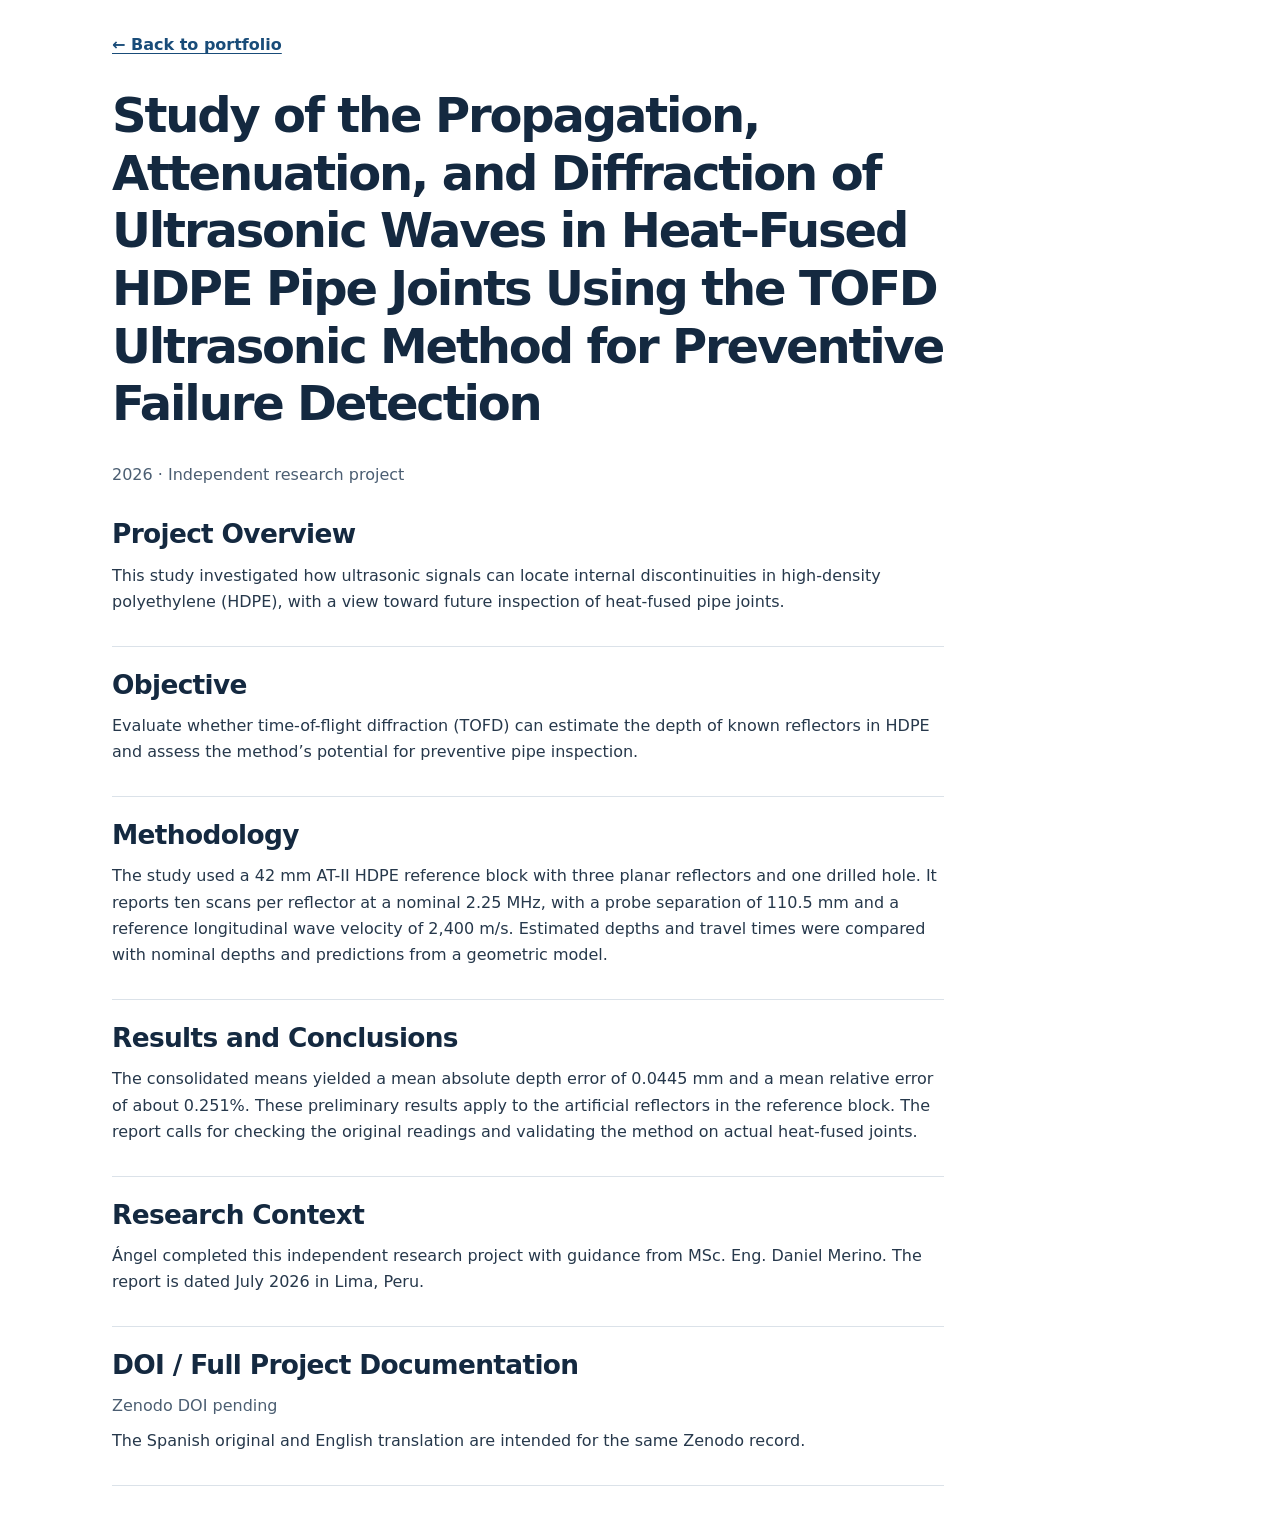
==== ultrasonic-waves.html @ 2fe1fb7f "Add academic research portfolio" ====
<!doctype html>
<html lang="en"><head><meta charset="utf-8"><meta name="viewport" content="width=device-width, initial-scale=1"><title>Study of the Propagation, Attenuation, and Diffraction of Ultrasonic Waves in Heat-Fused HDPE Pipe Joints Using the TOFD Ultrasonic Method for Preventive Failure Detection</title><link rel="stylesheet" href="style.css"></head><body><main><article id="ultrasonic-waves" class="project"><a href="index.html">← Back to portfolio</a><header><h1>Study of the Propagation, Attenuation, and Diffraction of Ultrasonic Waves in Heat-Fused HDPE Pipe Joints Using the TOFD Ultrasonic Method for Preventive Failure Detection</h1><p class="meta">2026 · Independent research project</p></header><section><h2>Project Overview</h2><p>This study investigated how ultrasonic signals can locate internal discontinuities in high-density polyethylene (HDPE), with a view toward future inspection of heat-fused pipe joints.</p></section>
<section><h2>Objective</h2><p>Evaluate whether time-of-flight diffraction (TOFD) can estimate the depth of known reflectors in HDPE and assess the method’s potential for preventive pipe inspection.</p></section>
<section><h2>Methodology</h2><p>The study used a 42 mm AT-II HDPE reference block with three planar reflectors and one drilled hole. It reports ten scans per reflector at a nominal 2.25 MHz, with a probe separation of 110.5 mm and a reference longitudinal wave velocity of 2,400 m/s. Estimated depths and travel times were compared with nominal depths and predictions from a geometric model.</p></section>
<section><h2>Results and Conclusions</h2><p>The consolidated means yielded a mean absolute depth error of 0.0445 mm and a mean relative error of about 0.251%. These preliminary results apply to the artificial reflectors in the reference block. The report calls for checking the original readings and validating the method on actual heat-fused joints.</p></section>
<section><h2>Research Context</h2><p>Ángel completed this independent research project with guidance from MSc. Eng. Daniel Merino. The report is dated July 2026 in Lima, Peru.</p></section>
<section><h2>DOI / Full Project Documentation</h2><p><span class="pending" data-zenodo="ultrasonic-waves">Zenodo DOI pending</span></p><p>The Spanish original and English translation are intended for the same Zenodo record.</p></section>
</article></main></body></html>
---- style.css ----
:root {color-scheme:light; --navy:#142940; --ink:#26384b; --muted:#4b5e72; --line:#dbe2e9}
* {box-sizing:border-box}
body {margin:0;background:#fff;color:var(--ink);font:1rem/1.65 system-ui,sans-serif}
main,.review {width:min(100% - 2.5rem,66rem);margin:auto}
.hero {padding:clamp(3rem,8vw,6rem) 0 2.5rem;border-bottom:1px solid var(--line)}
h1,h2,h3 {color:var(--navy);line-height:1.2;overflow-wrap:anywhere}
h1 {font-size:clamp(2.3rem,5.8vw,4.25rem);letter-spacing:-.045em;margin:.25em 0}
h2 {font-size:1.65rem;letter-spacing:-.025em;margin:0 0 .8rem}
h3 {font-size:1.2rem;margin:.65rem 0}
p {margin:.55rem 0}
.label,.meta,.fields,.pending {color:var(--muted)}
.label {font-size:1.25rem}
section {padding:2.3rem 0;border-bottom:1px solid var(--line)}
.grid {display:grid;grid-template-columns:repeat(2,minmax(0,1fr));gap:1rem}
.card {border:1px solid var(--line);border-radius:.55rem;padding:1.3rem;display:flex;flex-direction:column}
.actions {margin-top:auto;padding-top:.9rem;display:flex;flex-wrap:wrap;gap:.5rem 1rem;align-items:baseline}
a {color:#194c79;text-underline-offset:.2em;font-weight:600}
a:focus-visible {outline:2px solid #194c79;outline-offset:4px}
.project {max-width:52rem;padding:2rem 0}
.project h1 {font-size:clamp(1.75rem,4.5vw,3rem);margin:.6em 0}
.project section {padding:1.35rem 0}
.review {padding-top:1rem;color:var(--muted);font-size:.9rem}
.preview-project {margin:3rem auto;border-top:2px solid var(--line)}
@media(max-width:43rem){.grid{grid-template-columns:1fr}}
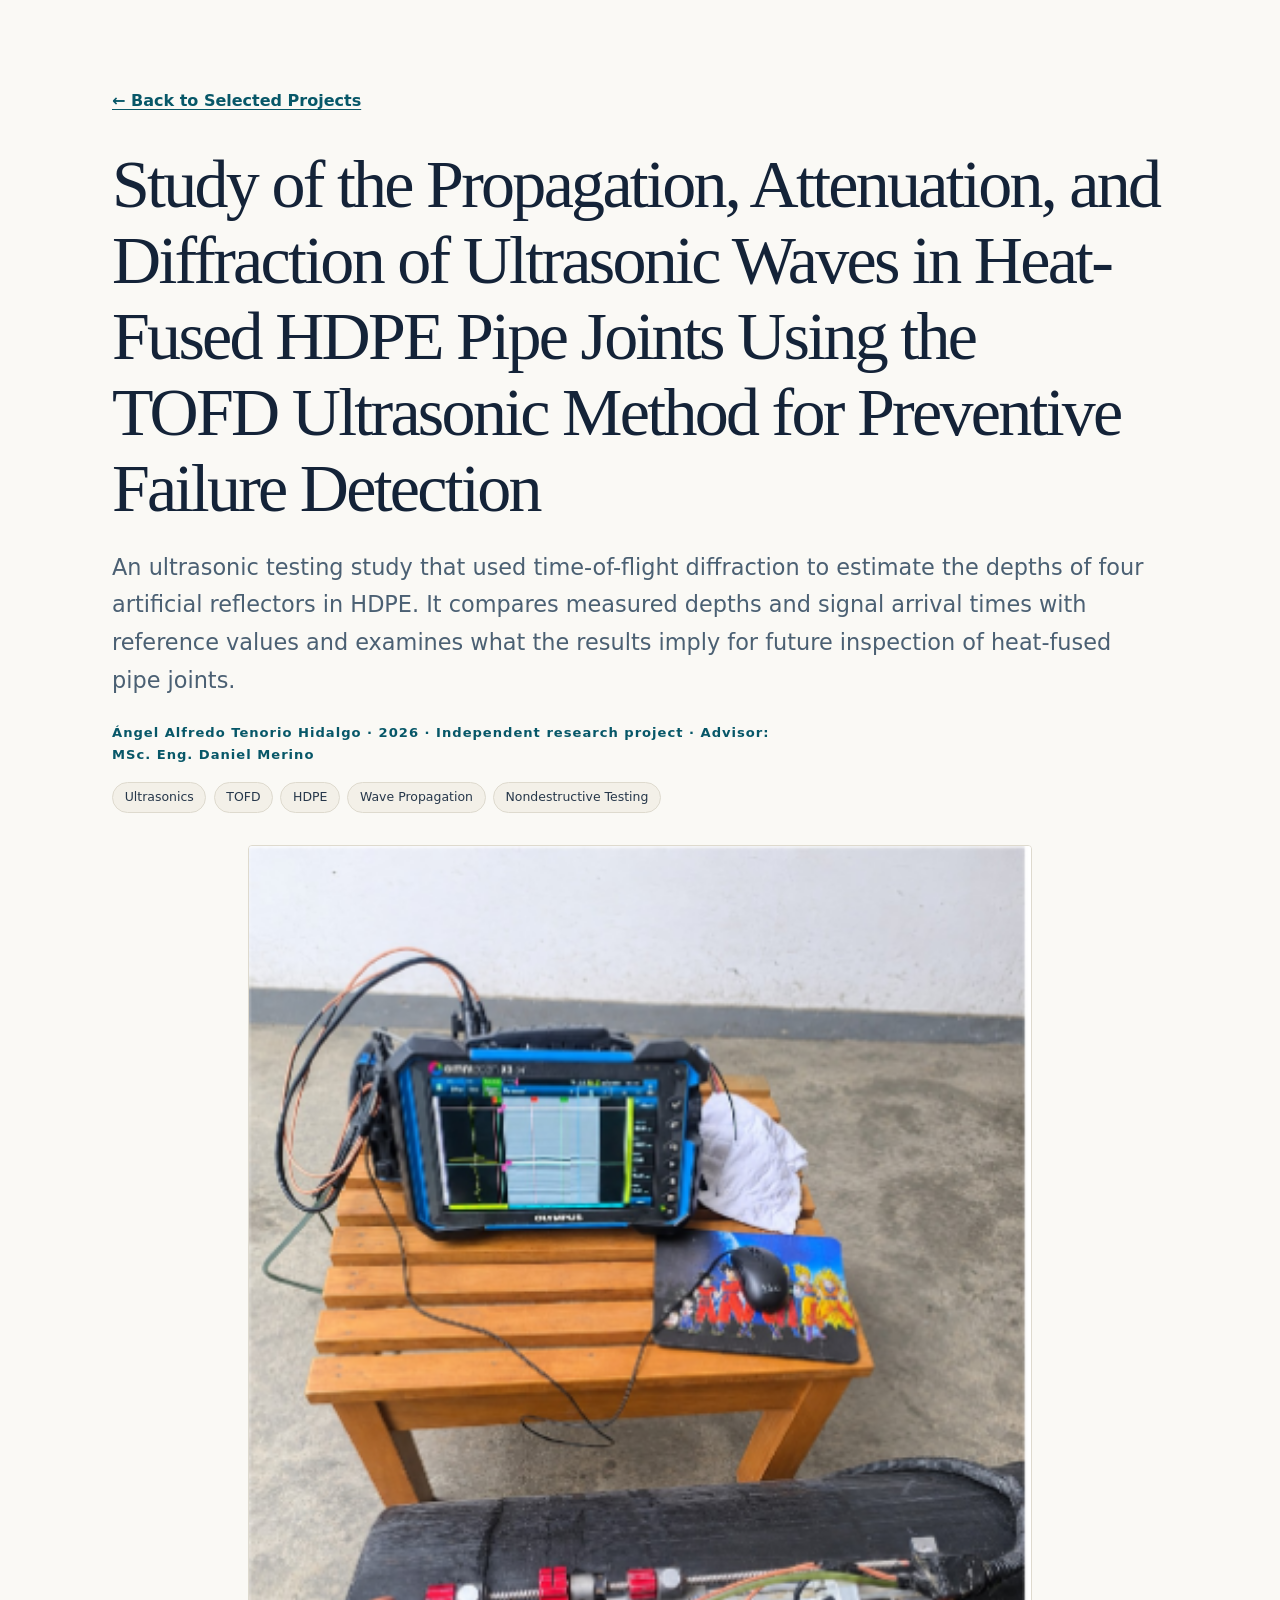
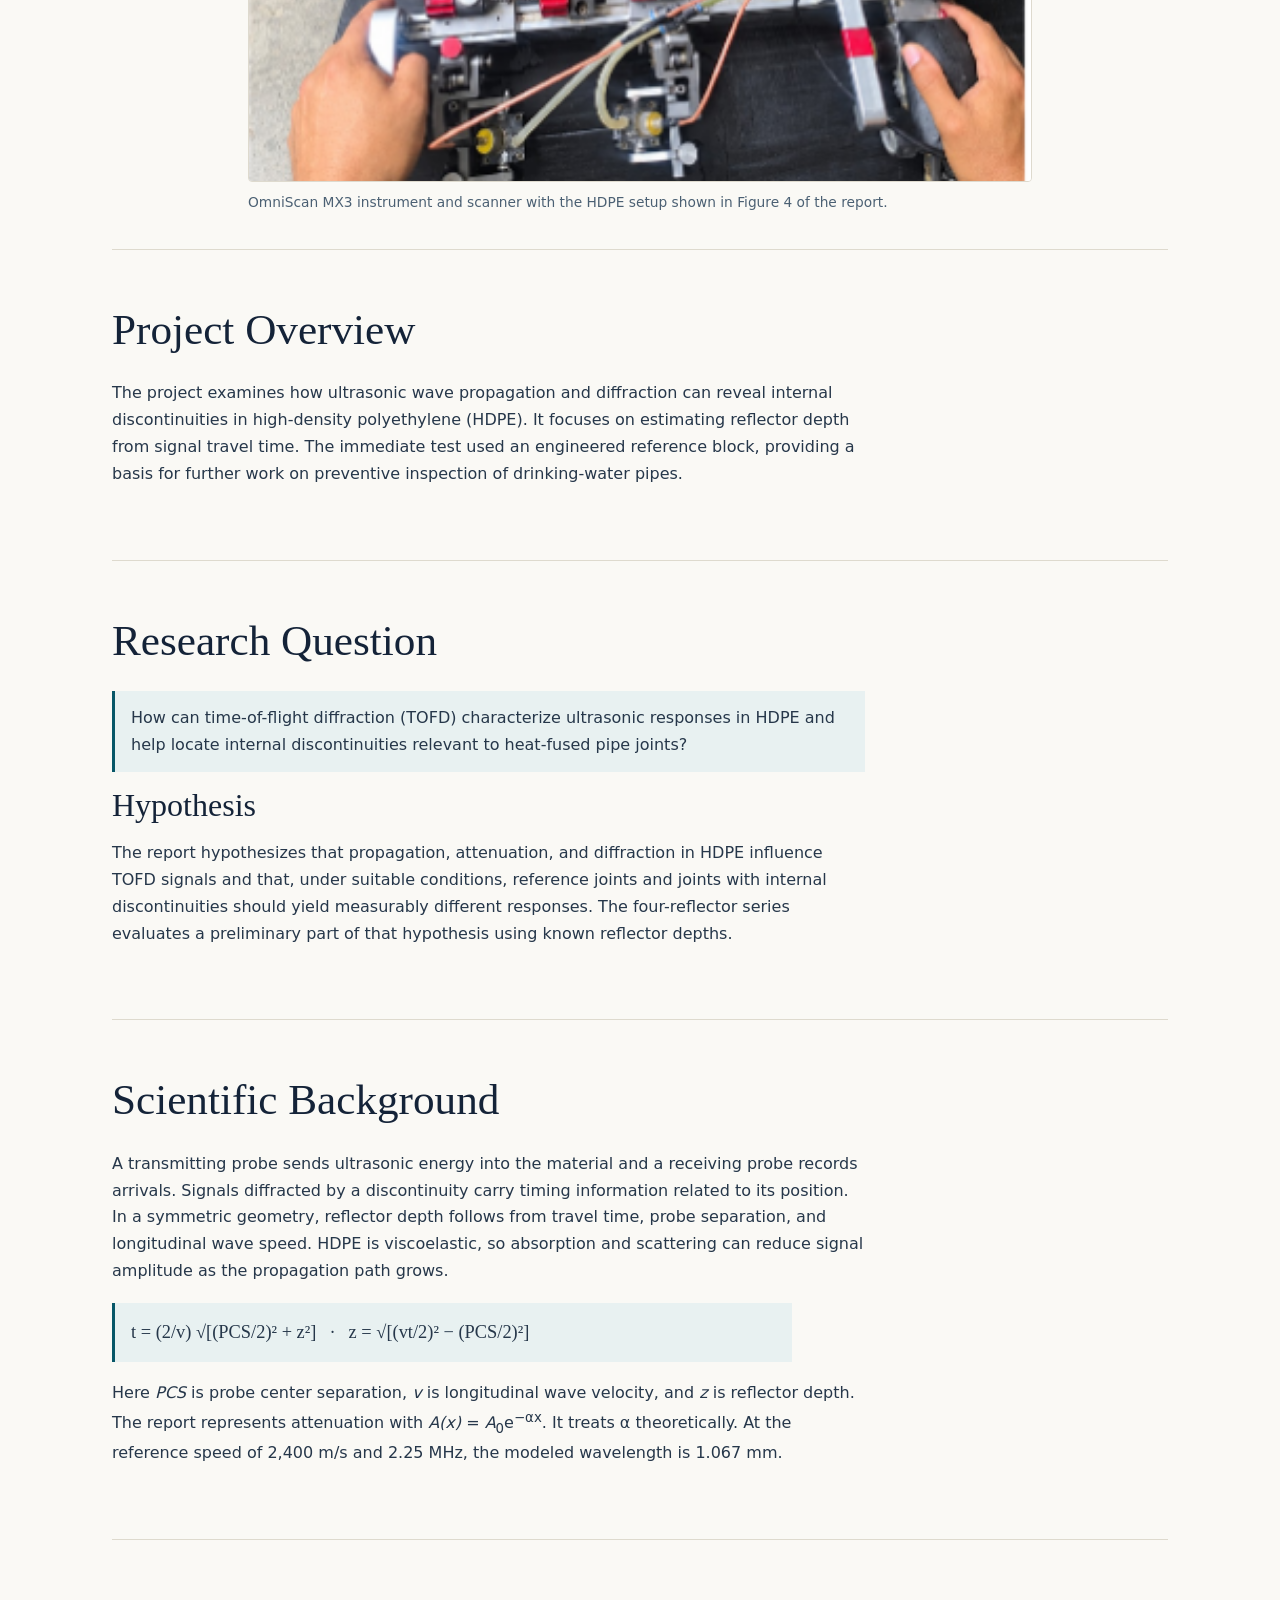
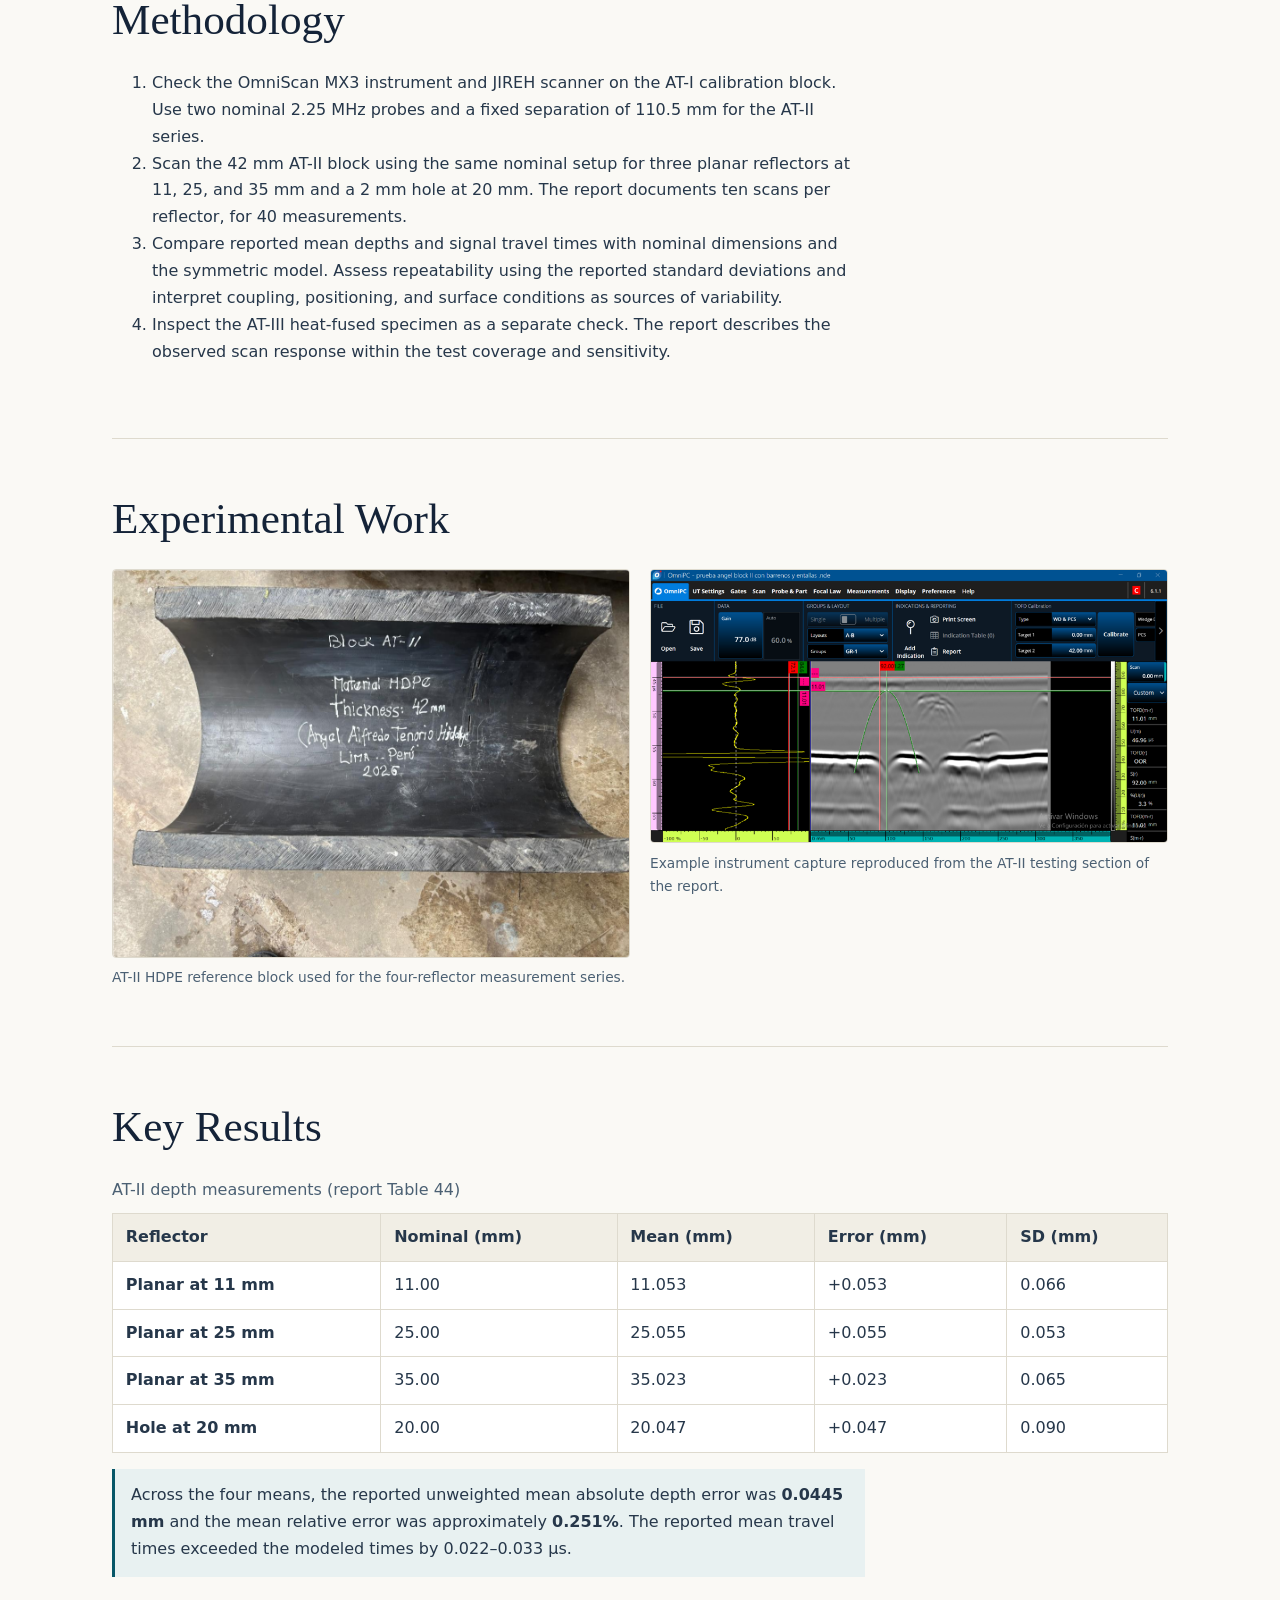
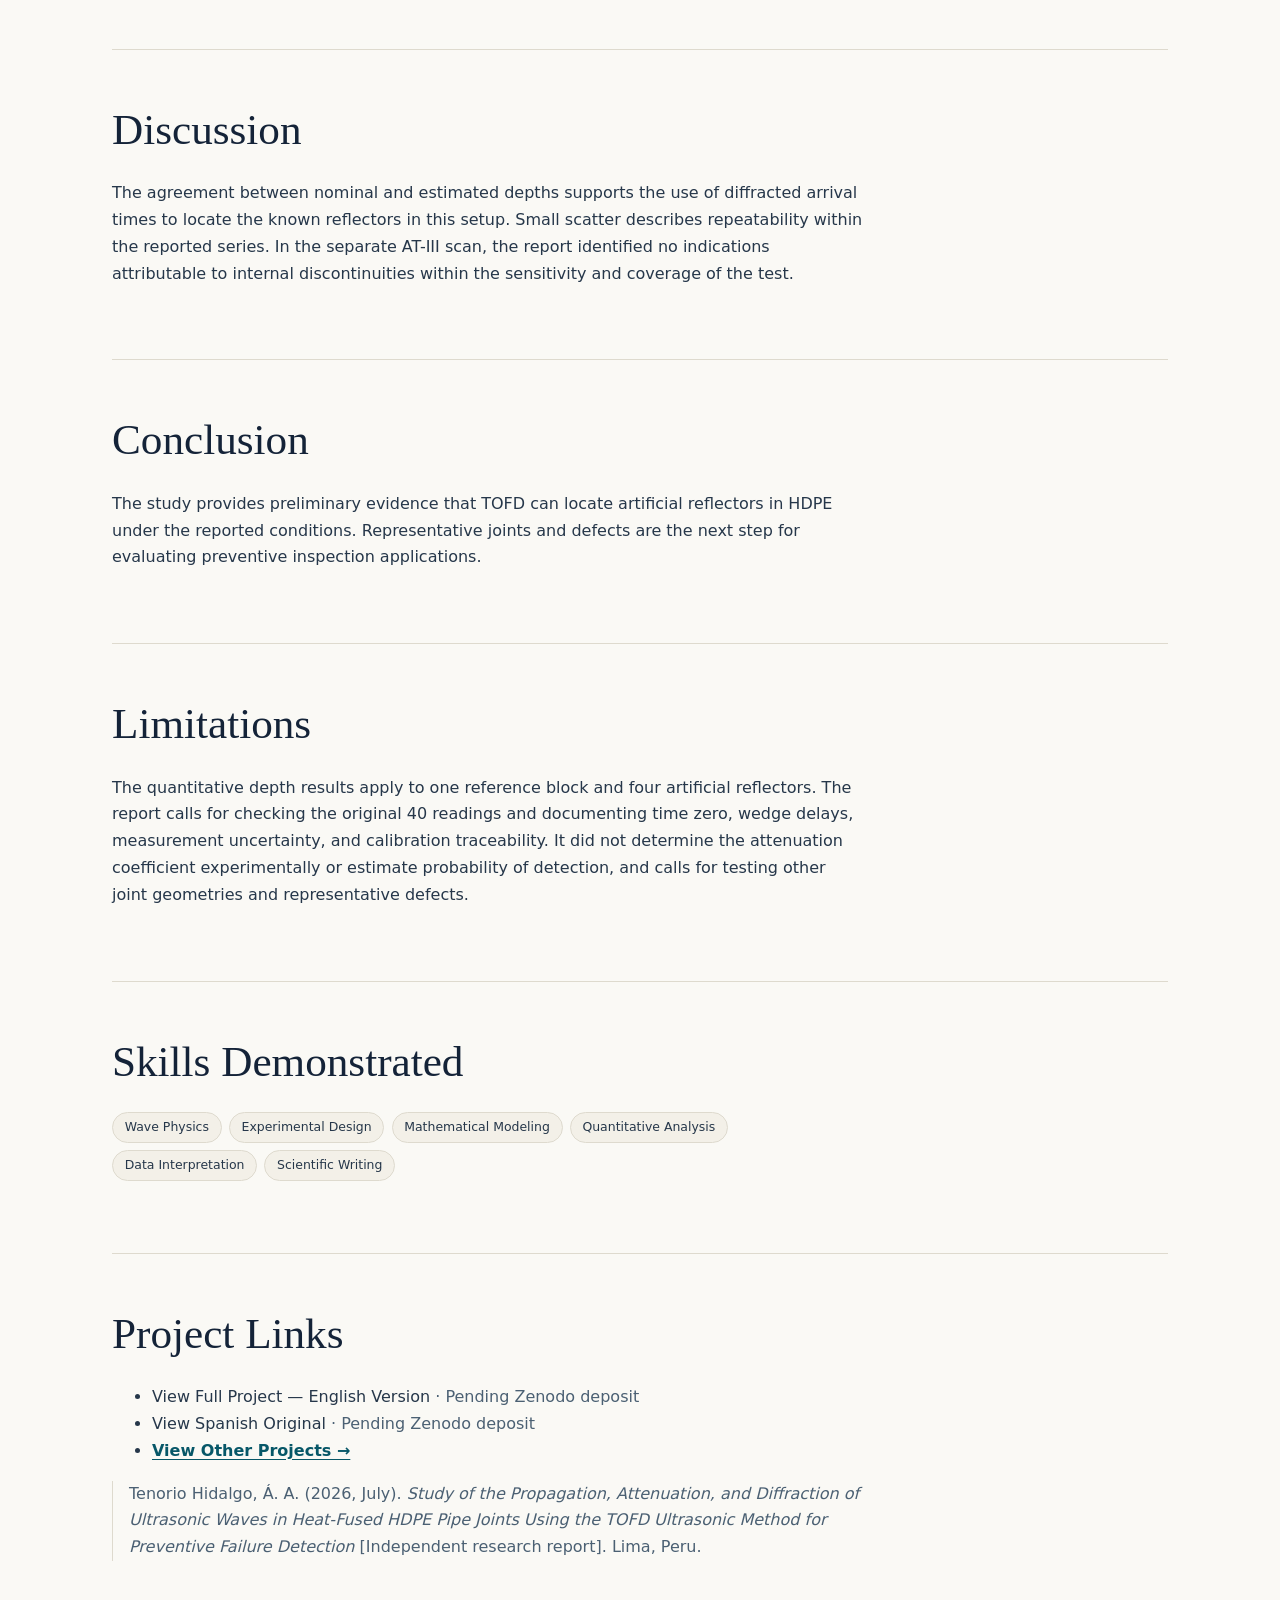
==== commit 19e64bcf: "Expand academic portfolio and project pages" ====
--- a/ultrasonic-waves.html
+++ b/ultrasonic-waves.html
@@ -1,8 +1 @@
-<!doctype html>
-<html lang="en"><head><meta charset="utf-8"><meta name="viewport" content="width=device-width, initial-scale=1"><title>Study of the Propagation, Attenuation, and Diffraction of Ultrasonic Waves in Heat-Fused HDPE Pipe Joints Using the TOFD Ultrasonic Method for Preventive Failure Detection</title><link rel="stylesheet" href="style.css"></head><body><main><article id="ultrasonic-waves" class="project"><a href="index.html">← Back to portfolio</a><header><h1>Study of the Propagation, Attenuation, and Diffraction of Ultrasonic Waves in Heat-Fused HDPE Pipe Joints Using the TOFD Ultrasonic Method for Preventive Failure Detection</h1><p class="meta">2026 · Independent research project</p></header><section><h2>Project Overview</h2><p>This study investigated how ultrasonic signals can locate internal discontinuities in high-density polyethylene (HDPE), with a view toward future inspection of heat-fused pipe joints.</p></section>
-<section><h2>Objective</h2><p>Evaluate whether time-of-flight diffraction (TOFD) can estimate the depth of known reflectors in HDPE and assess the method’s potential for preventive pipe inspection.</p></section>
-<section><h2>Methodology</h2><p>The study used a 42 mm AT-II HDPE reference block with three planar reflectors and one drilled hole. It reports ten scans per reflector at a nominal 2.25 MHz, with a probe separation of 110.5 mm and a reference longitudinal wave velocity of 2,400 m/s. Estimated depths and travel times were compared with nominal depths and predictions from a geometric model.</p></section>
-<section><h2>Results and Conclusions</h2><p>The consolidated means yielded a mean absolute depth error of 0.0445 mm and a mean relative error of about 0.251%. These preliminary results apply to the artificial reflectors in the reference block. The report calls for checking the original readings and validating the method on actual heat-fused joints.</p></section>
-<section><h2>Research Context</h2><p>Ángel completed this independent research project with guidance from MSc. Eng. Daniel Merino. The report is dated July 2026 in Lima, Peru.</p></section>
-<section><h2>DOI / Full Project Documentation</h2><p><span class="pending" data-zenodo="ultrasonic-waves">Zenodo DOI pending</span></p><p>The Spanish original and English translation are intended for the same Zenodo record.</p></section>
-</article></main></body></html>
+<!doctype html><html lang="en"><head><meta charset="utf-8"><meta name="viewport" content="width=device-width,initial-scale=1"><title>Study of the Propagation, Attenuation, and Diffraction of Ultrasonic Waves in Heat-Fused HDPE Pipe Joints Using the TOFD Ultrasonic Method for Preventive Failure Detection</title><link rel="stylesheet" href="style.css"></head><body><main><header class="project-header"><a class="back" href="index.html#selected-projects">← Back to Selected Projects</a><h1>Study of the Propagation, Attenuation, and Diffraction of Ultrasonic Waves in Heat-Fused HDPE Pipe Joints Using the TOFD Ultrasonic Method for Preventive Failure Detection</h1><p class="dek">An ultrasonic testing study that used time-of-flight diffraction to estimate the depths of four artificial reflectors in HDPE. It compares measured depths and signal arrival times with reference values and examines what the results imply for future inspection of heat-fused pipe joints.</p><p class="meta">Ángel Alfredo Tenorio Hidalgo · 2026 · Independent research project · Advisor: MSc. Eng. Daniel Merino</p><ul class="tags"><li>Ultrasonics</li><li>TOFD</li><li>HDPE</li><li>Wave Propagation</li><li>Nondestructive Testing</li></ul><figure><a href="tofd-setup.png"><img src="tofd-setup.png" alt="OmniScan MX3 instrument and scanner with the HDPE setup shown in Figure 4 of the report."></a><figcaption>OmniScan MX3 instrument and scanner with the HDPE setup shown in Figure 4 of the report.</figcaption></figure></header><section class="project-section"><h2>Project Overview</h2><p>The project examines how ultrasonic wave propagation and diffraction can reveal internal discontinuities in high-density polyethylene (HDPE). It focuses on estimating reflector depth from signal travel time. The immediate test used an engineered reference block, providing a basis for further work on preventive inspection of drinking-water pipes.</p></section><section class="project-section"><h2>Research Question</h2><p class="callout">How can time-of-flight diffraction (TOFD) characterize ultrasonic responses in HDPE and help locate internal discontinuities relevant to heat-fused pipe joints?</p><h3>Hypothesis</h3><p>The report hypothesizes that propagation, attenuation, and diffraction in HDPE influence TOFD signals and that, under suitable conditions, reference joints and joints with internal discontinuities should yield measurably different responses. The four-reflector series evaluates a preliminary part of that hypothesis using known reflector depths.</p></section><section class="project-section"><h2>Scientific Background</h2><p>A transmitting probe sends ultrasonic energy into the material and a receiving probe records arrivals. Signals diffracted by a discontinuity carry timing information related to its position. In a symmetric geometry, reflector depth follows from travel time, probe separation, and longitudinal wave speed. HDPE is viscoelastic, so absorption and scattering can reduce signal amplitude as the propagation path grows.</p><p class="formula">t = (2/v) √[(PCS/2)² + z²] &nbsp; · &nbsp; z = √[(vt/2)² − (PCS/2)²]</p><p>Here <var>PCS</var> is probe center separation, <var>v</var> is longitudinal wave velocity, and <var>z</var> is reflector depth. The report represents attenuation with <var>A(x)</var> = <var>A</var><sub>0</sub>e<sup>−αx</sup>. It treats α theoretically. At the reference speed of 2,400 m/s and 2.25 MHz, the modeled wavelength is 1.067 mm.</p></section><section class="project-section"><h2>Methodology</h2><ol><li>Check the OmniScan MX3 instrument and JIREH scanner on the AT-I calibration block. Use two nominal 2.25 MHz probes and a fixed separation of 110.5 mm for the AT-II series.</li><li>Scan the 42 mm AT-II block using the same nominal setup for three planar reflectors at 11, 25, and 35 mm and a 2 mm hole at 20 mm. The report documents ten scans per reflector, for 40 measurements.</li><li>Compare reported mean depths and signal travel times with nominal dimensions and the symmetric model. Assess repeatability using the reported standard deviations and interpret coupling, positioning, and surface conditions as sources of variability.</li><li>Inspect the AT-III heat-fused specimen as a separate check. The report describes the observed scan response within the test coverage and sensitivity.</li></ol></section><section class="project-section"><h2>Experimental Work</h2><div class="gallery"><figure><a href="at-ii-block.png"><img src="at-ii-block.png" alt="AT-II HDPE reference block used for the four-reflector measurement series."></a><figcaption>AT-II HDPE reference block used for the four-reflector measurement series.</figcaption></figure><figure><a href="at-ii-scan.png"><img src="at-ii-scan.png" alt="Example instrument capture reproduced from the AT-II testing section of the report."></a><figcaption>Example instrument capture reproduced from the AT-II testing section of the report.</figcaption></figure></div></section><section class="project-section"><h2>Key Results</h2><div class="table-wrap" tabindex="0" role="region" aria-label="AT-II depth measurements (report Table 44)"><table><caption>AT-II depth measurements (report Table 44)</caption><thead><tr><th scope="col">Reflector</th><th scope="col">Nominal (mm)</th><th scope="col">Mean (mm)</th><th scope="col">Error (mm)</th><th scope="col">SD (mm)</th></tr></thead><tbody><tr><th scope="row">Planar at 11 mm</th><td>11.00</td><td>11.053</td><td>+0.053</td><td>0.066</td></tr><tr><th scope="row">Planar at 25 mm</th><td>25.00</td><td>25.055</td><td>+0.055</td><td>0.053</td></tr><tr><th scope="row">Planar at 35 mm</th><td>35.00</td><td>35.023</td><td>+0.023</td><td>0.065</td></tr><tr><th scope="row">Hole at 20 mm</th><td>20.00</td><td>20.047</td><td>+0.047</td><td>0.090</td></tr></tbody></table></div><p class="callout">Across the four means, the reported unweighted mean absolute depth error was <strong>0.0445 mm</strong> and the mean relative error was approximately <strong>0.251%</strong>. The reported mean travel times exceeded the modeled times by 0.022–0.033 μs.</p></section><section class="project-section"><h2>Discussion</h2><p>The agreement between nominal and estimated depths supports the use of diffracted arrival times to locate the known reflectors in this setup. Small scatter describes repeatability within the reported series. In the separate AT-III scan, the report identified no indications attributable to internal discontinuities within the sensitivity and coverage of the test.</p></section><section class="project-section"><h2>Conclusion</h2><p>The study provides preliminary evidence that TOFD can locate artificial reflectors in HDPE under the reported conditions. Representative joints and defects are the next step for evaluating preventive inspection applications.</p></section><section class="project-section"><h2>Limitations</h2><p>The quantitative depth results apply to one reference block and four artificial reflectors. The report calls for checking the original 40 readings and documenting time zero, wedge delays, measurement uncertainty, and calibration traceability. It did not determine the attenuation coefficient experimentally or estimate probability of detection, and calls for testing other joint geometries and representative defects.</p></section><section class="project-section"><h2>Skills Demonstrated</h2><ul class="tags"><li>Wave Physics</li><li>Experimental Design</li><li>Mathematical Modeling</li><li>Quantitative Analysis</li><li>Data Interpretation</li><li>Scientific Writing</li></ul></section><section class="project-section"><h2>Project Links</h2><ul><li>View Full Project — English Version <span class="pending">· Pending Zenodo deposit</span></li><li>View Spanish Original <span class="pending">· Pending Zenodo deposit</span></li><li><a href="index.html#selected-projects">View Other Projects →</a></li></ul><p class="citation">Tenorio Hidalgo, Á. A. (2026, July). <cite>Study of the Propagation, Attenuation, and Diffraction of Ultrasonic Waves in Heat-Fused HDPE Pipe Joints Using the TOFD Ultrasonic Method for Preventive Failure Detection</cite> [Independent research report]. Lima, Peru.</p></section></main></body></html>
--- a/style.css
+++ b/style.css
@@ -1,25 +1,5 @@
 
-:root {color-scheme:light; --navy:#142940; --ink:#26384b; --muted:#4b5e72; --line:#dbe2e9}
-* {box-sizing:border-box}
-body {margin:0;background:#fff;color:var(--ink);font:1rem/1.65 system-ui,sans-serif}
-main,.review {width:min(100% - 2.5rem,66rem);margin:auto}
-.hero {padding:clamp(3rem,8vw,6rem) 0 2.5rem;border-bottom:1px solid var(--line)}
-h1,h2,h3 {color:var(--navy);line-height:1.2;overflow-wrap:anywhere}
-h1 {font-size:clamp(2.3rem,5.8vw,4.25rem);letter-spacing:-.045em;margin:.25em 0}
-h2 {font-size:1.65rem;letter-spacing:-.025em;margin:0 0 .8rem}
-h3 {font-size:1.2rem;margin:.65rem 0}
-p {margin:.55rem 0}
-.label,.meta,.fields,.pending {color:var(--muted)}
-.label {font-size:1.25rem}
-section {padding:2.3rem 0;border-bottom:1px solid var(--line)}
-.grid {display:grid;grid-template-columns:repeat(2,minmax(0,1fr));gap:1rem}
-.card {border:1px solid var(--line);border-radius:.55rem;padding:1.3rem;display:flex;flex-direction:column}
-.actions {margin-top:auto;padding-top:.9rem;display:flex;flex-wrap:wrap;gap:.5rem 1rem;align-items:baseline}
-a {color:#194c79;text-underline-offset:.2em;font-weight:600}
-a:focus-visible {outline:2px solid #194c79;outline-offset:4px}
-.project {max-width:52rem;padding:2rem 0}
-.project h1 {font-size:clamp(1.75rem,4.5vw,3rem);margin:.6em 0}
-.project section {padding:1.35rem 0}
-.review {padding-top:1rem;color:var(--muted);font-size:.9rem}
-.preview-project {margin:3rem auto;border-top:2px solid var(--line)}
-@media(max-width:43rem){.grid{grid-template-columns:1fr}}
+:root{color-scheme:light;--paper:#faf9f5;--navy:#142338;--ink:#26374a;--muted:#4b6073;--teal:#075768;--rule:#dedace;--wash:#e8f1f1}
+*{box-sizing:border-box}body{margin:0;background:var(--paper);color:var(--ink);font:1rem/1.68 system-ui,sans-serif}
+main{max-width:74rem;margin:auto;padding:0 clamp(1.15rem,5vw,4rem) 4rem}h1,h2,h3{font-family:Georgia,serif;color:var(--navy);font-weight:500;line-height:1.12;text-wrap:pretty;overflow-wrap:break-word}h1{font-size:clamp(3rem,8vw,6rem);letter-spacing:-.055em;margin:.1em 0 .22em}h2{font-size:clamp(1.85rem,4vw,2.7rem);margin:0 0 .6em}h3{font-size:clamp(1.45rem,2.7vw,2rem);margin:.3em 0}.project-header h1{font-size:clamp(2.1rem,5.5vw,4.25rem);letter-spacing:-.04em}.hero,.project-header{padding:clamp(2.6rem,7vw,5.5rem) 0 2.2rem}.hero p,.project-header p,section>p,section>ol,section>ul{max-width:74ch}.kicker,.meta{color:var(--teal);font-size:.82rem;font-weight:700;letter-spacing:.075em}.subtitle,.dek{font-size:clamp(1.12rem,2.2vw,1.4rem);color:var(--muted)}.project-list,.project-section{border-top:1px solid var(--rule);padding:clamp(1.75rem,4.5vw,3.5rem) 0}.entry{display:grid;grid-template-columns:minmax(0,4fr) minmax(0,5fr);gap:clamp(1.5rem,5vw,3.75rem);align-items:center;border-top:1px solid var(--rule);padding:2.2rem 0}.entry:last-child{border-bottom:1px solid var(--rule)}figure{margin:0}img{display:block;width:100%;height:auto;background:white;border:1px solid var(--rule);border-radius:.25rem}figcaption{font-size:.86rem;color:var(--muted);margin-top:.55rem}.project-header figure{max-width:49rem;margin:2rem auto 0}.gallery{display:grid;grid-template-columns:repeat(2,minmax(0,1fr));gap:1.25rem;align-items:start}.tags{display:flex;flex-wrap:wrap;gap:.45rem;list-style:none;padding:0}.tags li{border:1px solid var(--rule);background:#f3f0e8;padding:.24rem .73rem;border-radius:2rem;font-size:.78rem}.callout,.formula{background:var(--wash);border-left:3px solid var(--teal);padding:.85rem 1rem}.formula{font-family:Georgia,serif;font-size:1.15rem}.table-wrap{overflow-x:auto}table{width:100%;border-collapse:collapse;background:#fff}caption{text-align:left;color:var(--muted);padding-bottom:.6rem}th,td{border:1px solid var(--rule);padding:.62rem .8rem;text-align:left}thead{background:#f1eee5}a{color:var(--teal);font-weight:650;text-underline-offset:.2em}a:focus-visible{outline:2px solid currentColor;outline-offset:4px}.back{display:inline-block;margin-bottom:1.5rem}.pending,.citation{color:var(--muted)}.citation{padding-left:1rem;border-left:1px solid var(--rule)}.preview-nav{padding:.75rem 1.15rem;background:var(--wash);display:flex;gap:1rem;flex-wrap:wrap;align-items:baseline}.preview-nav span{font-size:.86rem;color:var(--muted)}[hidden]{display:none!important}
+@media(max-width:43rem){.entry,.gallery{grid-template-columns:1fr}.entry{gap:1rem}.entry figure{max-width:33rem}}
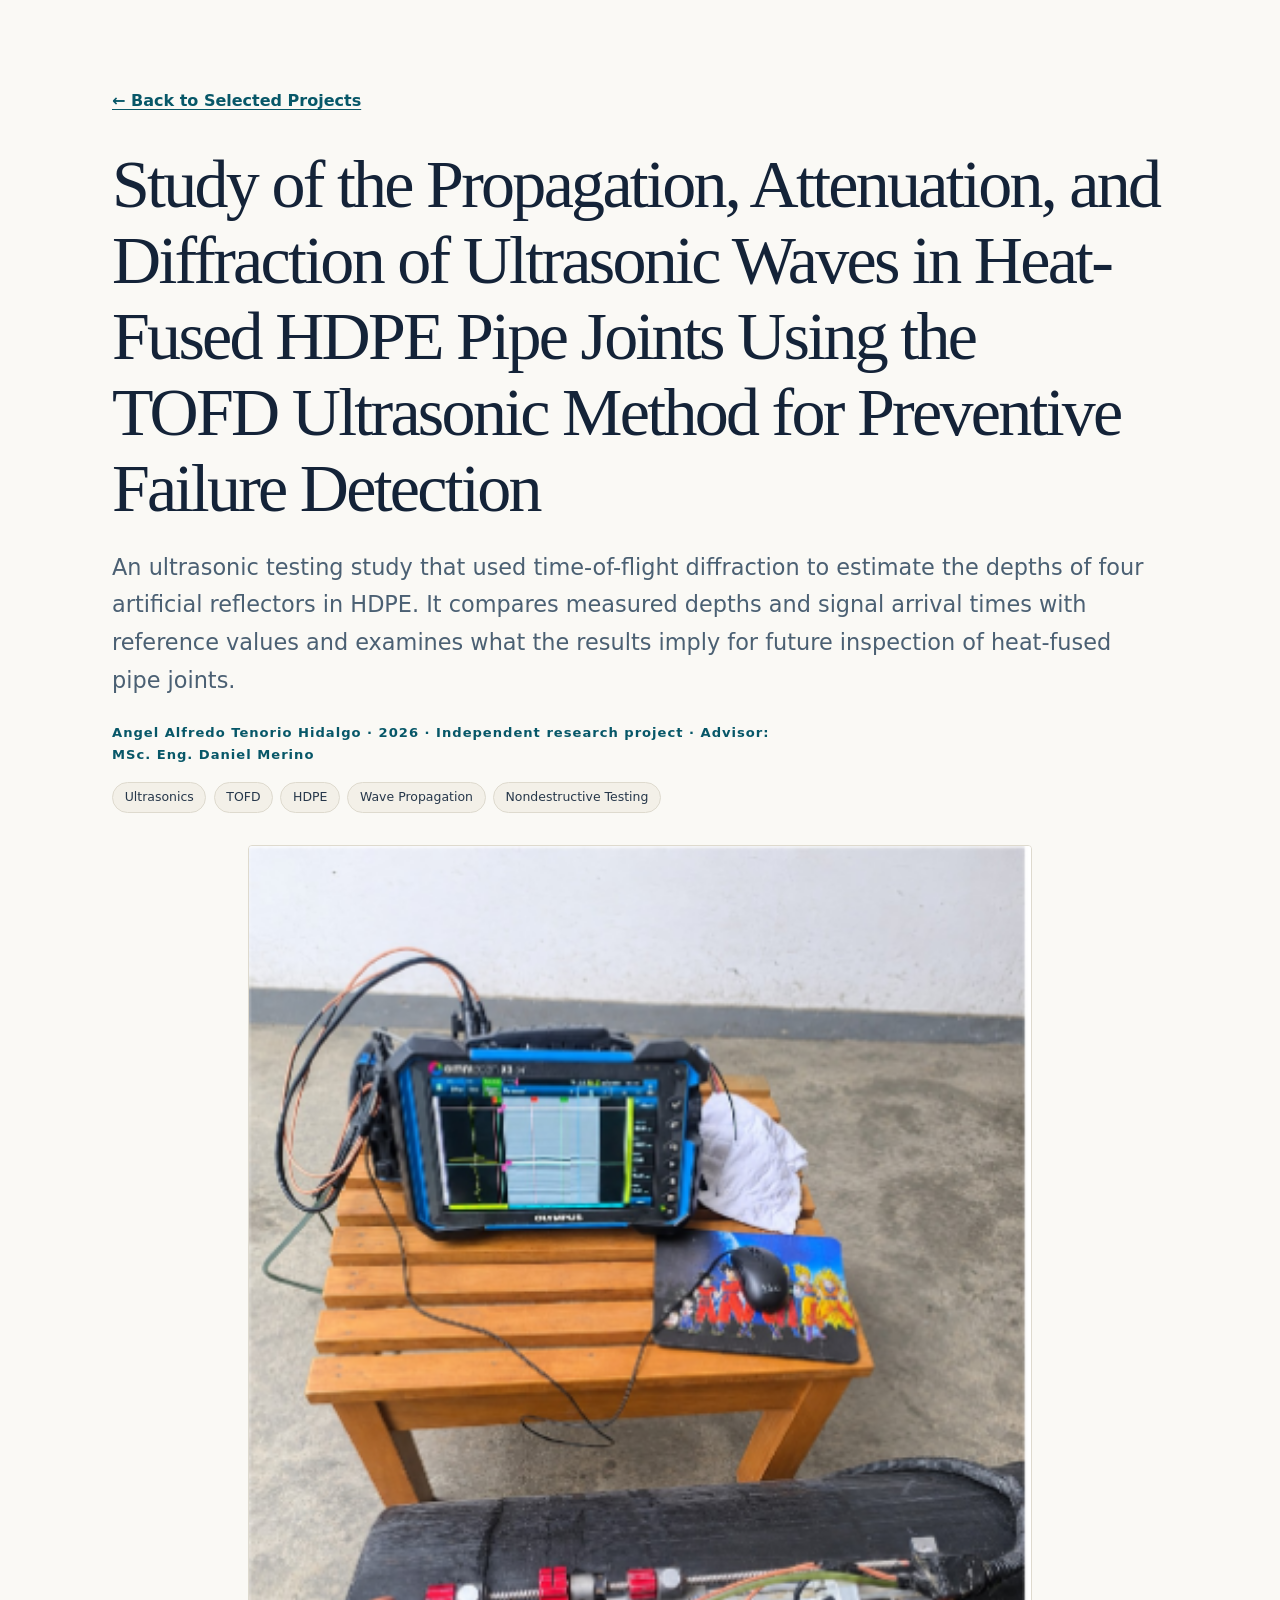
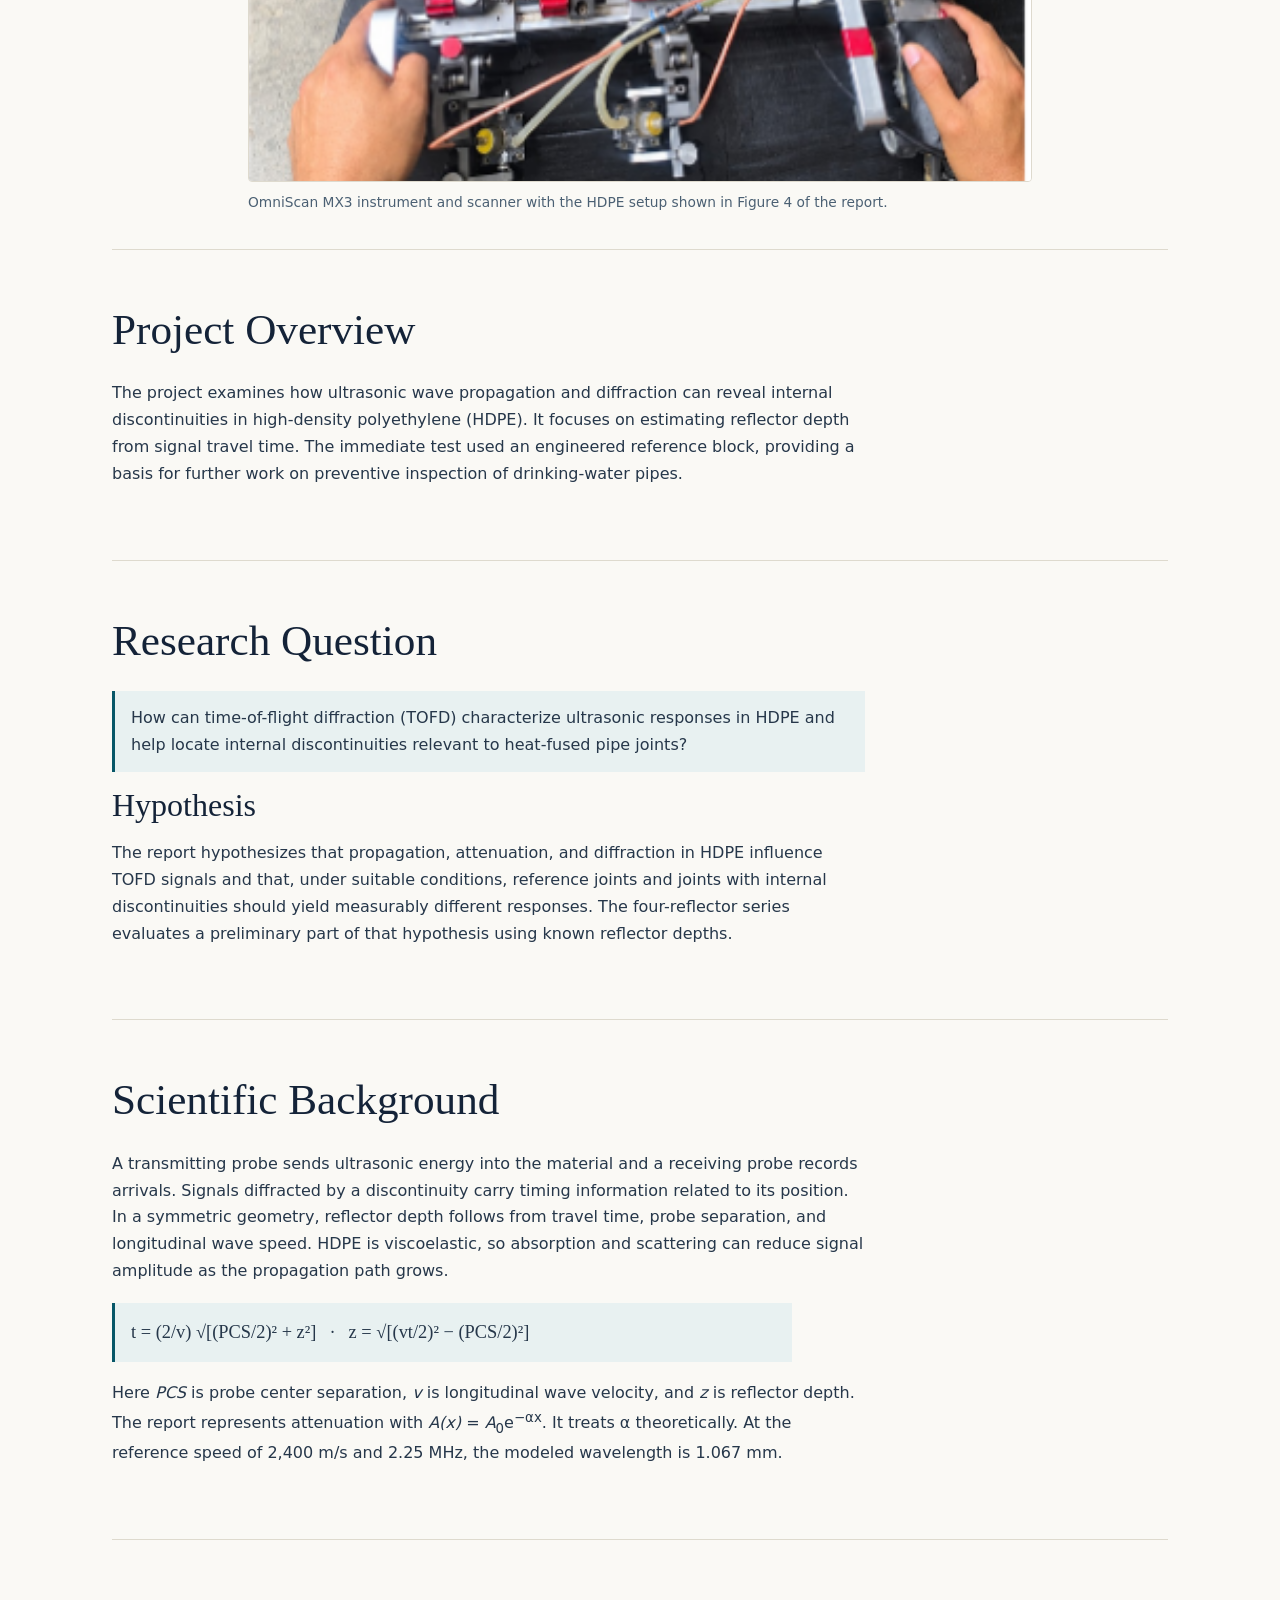
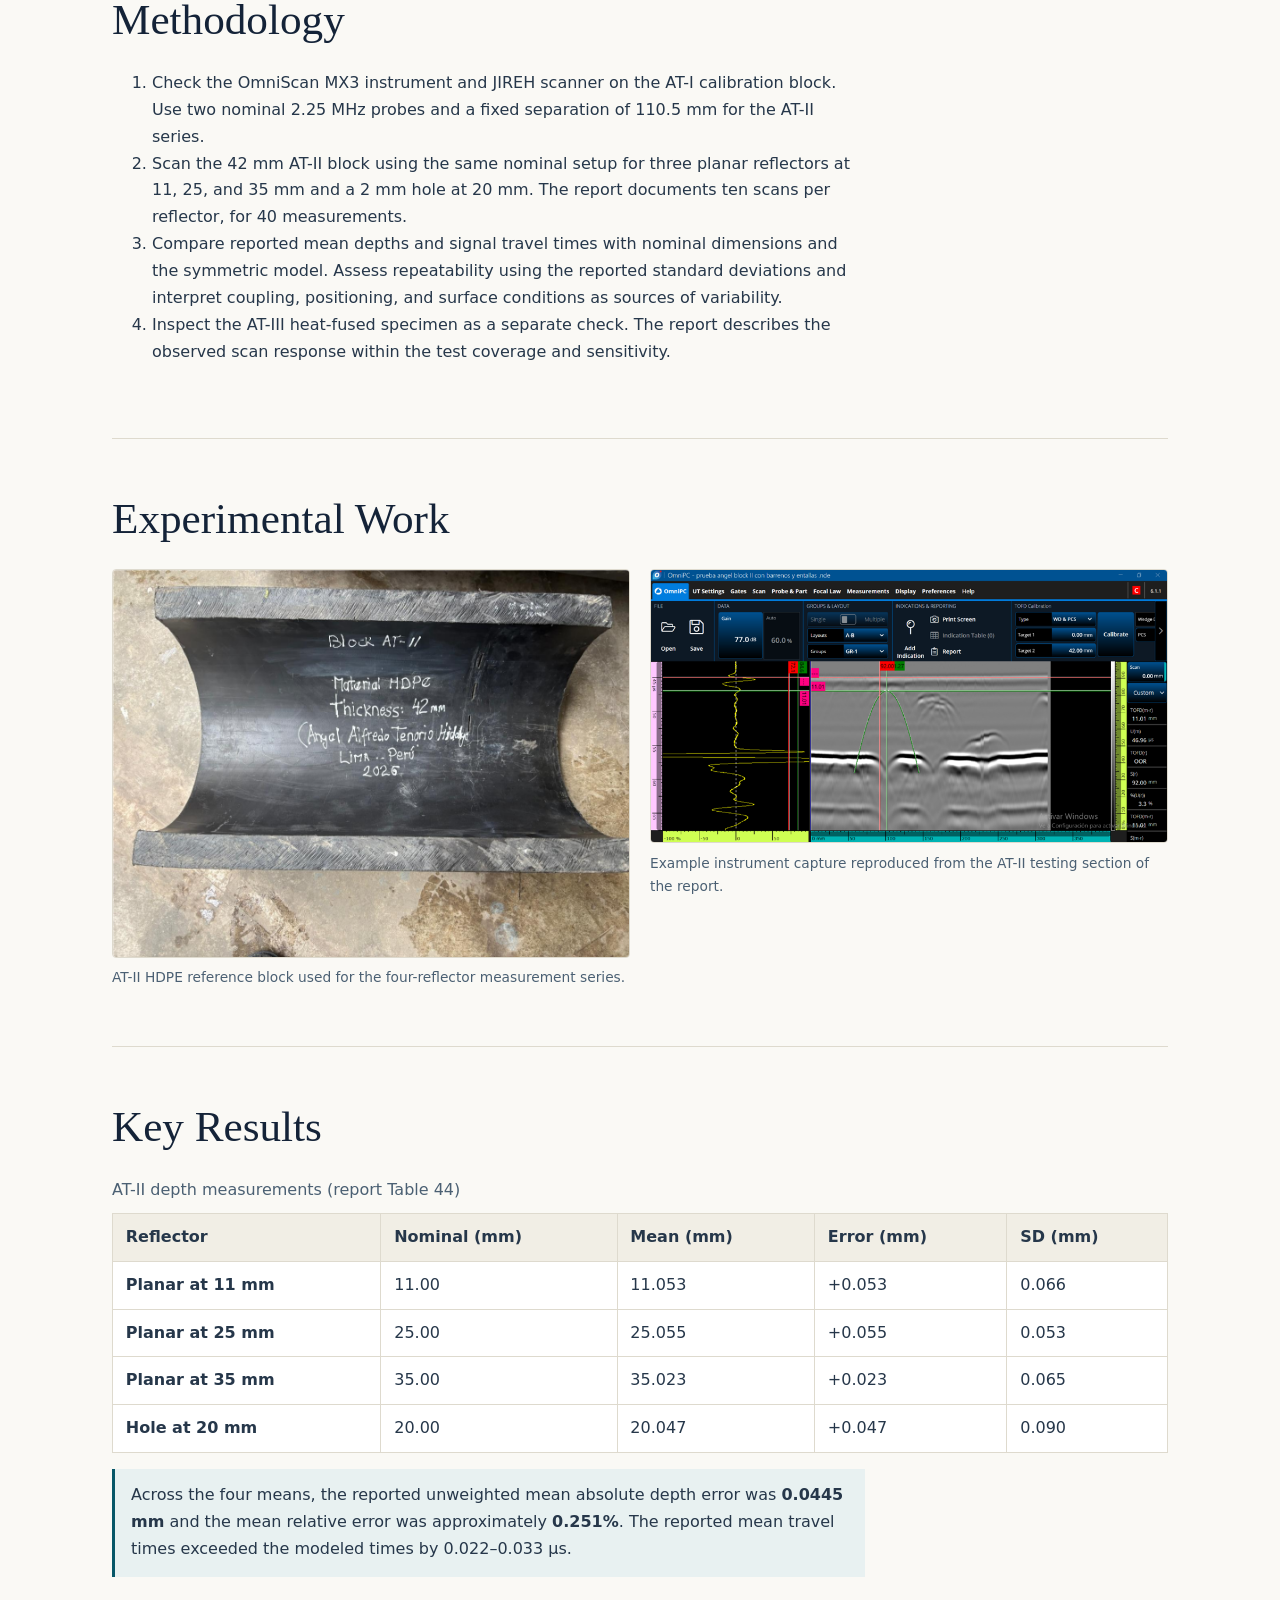
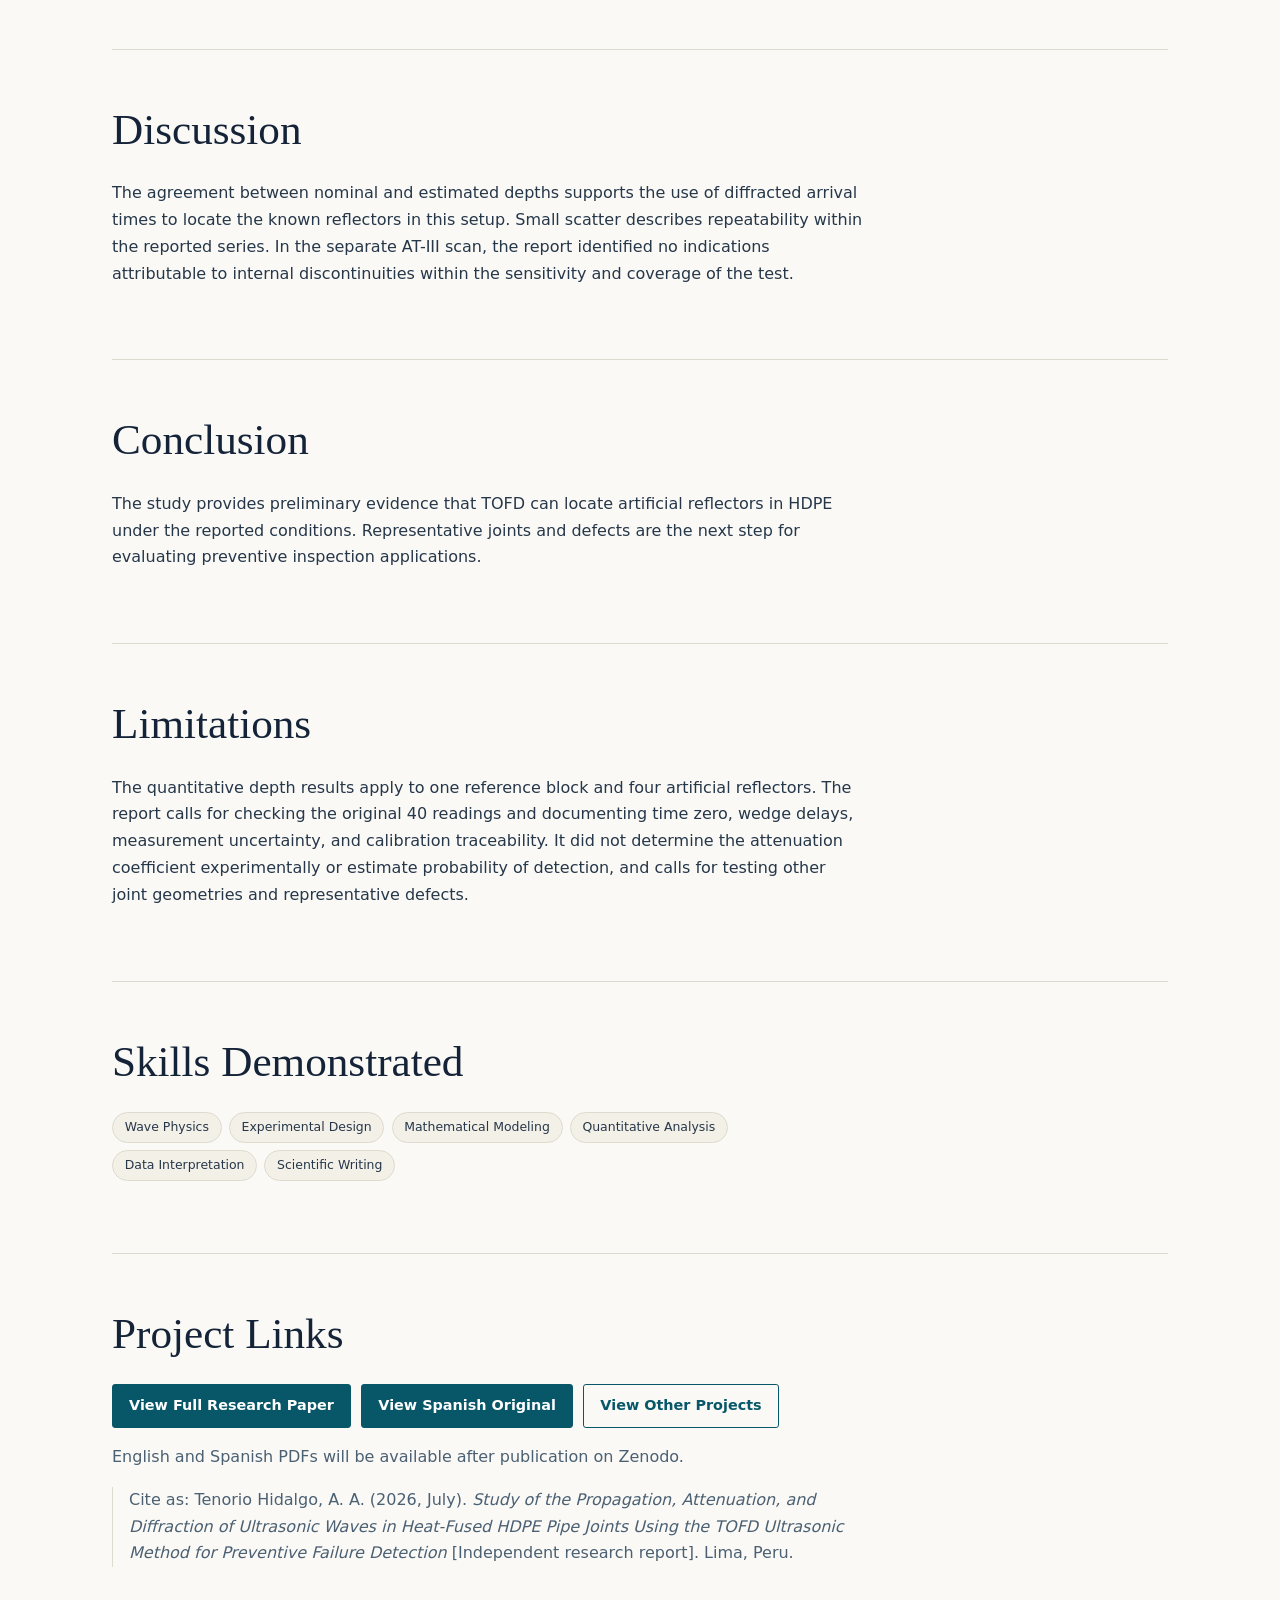
==== commit a15af674: "Update author name and project links" ====
--- a/ultrasonic-waves.html
+++ b/ultrasonic-waves.html
@@ -1 +1 @@
-<!doctype html><html lang="en"><head><meta charset="utf-8"><meta name="viewport" content="width=device-width,initial-scale=1"><title>Study of the Propagation, Attenuation, and Diffraction of Ultrasonic Waves in Heat-Fused HDPE Pipe Joints Using the TOFD Ultrasonic Method for Preventive Failure Detection</title><link rel="stylesheet" href="style.css"></head><body><main><header class="project-header"><a class="back" href="index.html#selected-projects">← Back to Selected Projects</a><h1>Study of the Propagation, Attenuation, and Diffraction of Ultrasonic Waves in Heat-Fused HDPE Pipe Joints Using the TOFD Ultrasonic Method for Preventive Failure Detection</h1><p class="dek">An ultrasonic testing study that used time-of-flight diffraction to estimate the depths of four artificial reflectors in HDPE. It compares measured depths and signal arrival times with reference values and examines what the results imply for future inspection of heat-fused pipe joints.</p><p class="meta">Ángel Alfredo Tenorio Hidalgo · 2026 · Independent research project · Advisor: MSc. Eng. Daniel Merino</p><ul class="tags"><li>Ultrasonics</li><li>TOFD</li><li>HDPE</li><li>Wave Propagation</li><li>Nondestructive Testing</li></ul><figure><a href="tofd-setup.png"><img src="tofd-setup.png" alt="OmniScan MX3 instrument and scanner with the HDPE setup shown in Figure 4 of the report."></a><figcaption>OmniScan MX3 instrument and scanner with the HDPE setup shown in Figure 4 of the report.</figcaption></figure></header><section class="project-section"><h2>Project Overview</h2><p>The project examines how ultrasonic wave propagation and diffraction can reveal internal discontinuities in high-density polyethylene (HDPE). It focuses on estimating reflector depth from signal travel time. The immediate test used an engineered reference block, providing a basis for further work on preventive inspection of drinking-water pipes.</p></section><section class="project-section"><h2>Research Question</h2><p class="callout">How can time-of-flight diffraction (TOFD) characterize ultrasonic responses in HDPE and help locate internal discontinuities relevant to heat-fused pipe joints?</p><h3>Hypothesis</h3><p>The report hypothesizes that propagation, attenuation, and diffraction in HDPE influence TOFD signals and that, under suitable conditions, reference joints and joints with internal discontinuities should yield measurably different responses. The four-reflector series evaluates a preliminary part of that hypothesis using known reflector depths.</p></section><section class="project-section"><h2>Scientific Background</h2><p>A transmitting probe sends ultrasonic energy into the material and a receiving probe records arrivals. Signals diffracted by a discontinuity carry timing information related to its position. In a symmetric geometry, reflector depth follows from travel time, probe separation, and longitudinal wave speed. HDPE is viscoelastic, so absorption and scattering can reduce signal amplitude as the propagation path grows.</p><p class="formula">t = (2/v) √[(PCS/2)² + z²] &nbsp; · &nbsp; z = √[(vt/2)² − (PCS/2)²]</p><p>Here <var>PCS</var> is probe center separation, <var>v</var> is longitudinal wave velocity, and <var>z</var> is reflector depth. The report represents attenuation with <var>A(x)</var> = <var>A</var><sub>0</sub>e<sup>−αx</sup>. It treats α theoretically. At the reference speed of 2,400 m/s and 2.25 MHz, the modeled wavelength is 1.067 mm.</p></section><section class="project-section"><h2>Methodology</h2><ol><li>Check the OmniScan MX3 instrument and JIREH scanner on the AT-I calibration block. Use two nominal 2.25 MHz probes and a fixed separation of 110.5 mm for the AT-II series.</li><li>Scan the 42 mm AT-II block using the same nominal setup for three planar reflectors at 11, 25, and 35 mm and a 2 mm hole at 20 mm. The report documents ten scans per reflector, for 40 measurements.</li><li>Compare reported mean depths and signal travel times with nominal dimensions and the symmetric model. Assess repeatability using the reported standard deviations and interpret coupling, positioning, and surface conditions as sources of variability.</li><li>Inspect the AT-III heat-fused specimen as a separate check. The report describes the observed scan response within the test coverage and sensitivity.</li></ol></section><section class="project-section"><h2>Experimental Work</h2><div class="gallery"><figure><a href="at-ii-block.png"><img src="at-ii-block.png" alt="AT-II HDPE reference block used for the four-reflector measurement series."></a><figcaption>AT-II HDPE reference block used for the four-reflector measurement series.</figcaption></figure><figure><a href="at-ii-scan.png"><img src="at-ii-scan.png" alt="Example instrument capture reproduced from the AT-II testing section of the report."></a><figcaption>Example instrument capture reproduced from the AT-II testing section of the report.</figcaption></figure></div></section><section class="project-section"><h2>Key Results</h2><div class="table-wrap" tabindex="0" role="region" aria-label="AT-II depth measurements (report Table 44)"><table><caption>AT-II depth measurements (report Table 44)</caption><thead><tr><th scope="col">Reflector</th><th scope="col">Nominal (mm)</th><th scope="col">Mean (mm)</th><th scope="col">Error (mm)</th><th scope="col">SD (mm)</th></tr></thead><tbody><tr><th scope="row">Planar at 11 mm</th><td>11.00</td><td>11.053</td><td>+0.053</td><td>0.066</td></tr><tr><th scope="row">Planar at 25 mm</th><td>25.00</td><td>25.055</td><td>+0.055</td><td>0.053</td></tr><tr><th scope="row">Planar at 35 mm</th><td>35.00</td><td>35.023</td><td>+0.023</td><td>0.065</td></tr><tr><th scope="row">Hole at 20 mm</th><td>20.00</td><td>20.047</td><td>+0.047</td><td>0.090</td></tr></tbody></table></div><p class="callout">Across the four means, the reported unweighted mean absolute depth error was <strong>0.0445 mm</strong> and the mean relative error was approximately <strong>0.251%</strong>. The reported mean travel times exceeded the modeled times by 0.022–0.033 μs.</p></section><section class="project-section"><h2>Discussion</h2><p>The agreement between nominal and estimated depths supports the use of diffracted arrival times to locate the known reflectors in this setup. Small scatter describes repeatability within the reported series. In the separate AT-III scan, the report identified no indications attributable to internal discontinuities within the sensitivity and coverage of the test.</p></section><section class="project-section"><h2>Conclusion</h2><p>The study provides preliminary evidence that TOFD can locate artificial reflectors in HDPE under the reported conditions. Representative joints and defects are the next step for evaluating preventive inspection applications.</p></section><section class="project-section"><h2>Limitations</h2><p>The quantitative depth results apply to one reference block and four artificial reflectors. The report calls for checking the original 40 readings and documenting time zero, wedge delays, measurement uncertainty, and calibration traceability. It did not determine the attenuation coefficient experimentally or estimate probability of detection, and calls for testing other joint geometries and representative defects.</p></section><section class="project-section"><h2>Skills Demonstrated</h2><ul class="tags"><li>Wave Physics</li><li>Experimental Design</li><li>Mathematical Modeling</li><li>Quantitative Analysis</li><li>Data Interpretation</li><li>Scientific Writing</li></ul></section><section class="project-section"><h2>Project Links</h2><ul><li>View Full Project — English Version <span class="pending">· Pending Zenodo deposit</span></li><li>View Spanish Original <span class="pending">· Pending Zenodo deposit</span></li><li><a href="index.html#selected-projects">View Other Projects →</a></li></ul><p class="citation">Tenorio Hidalgo, Á. A. (2026, July). <cite>Study of the Propagation, Attenuation, and Diffraction of Ultrasonic Waves in Heat-Fused HDPE Pipe Joints Using the TOFD Ultrasonic Method for Preventive Failure Detection</cite> [Independent research report]. Lima, Peru.</p></section></main></body></html>+<!doctype html><html lang="en"><head><meta charset="utf-8"><meta name="viewport" content="width=device-width,initial-scale=1"><title>Study of the Propagation, Attenuation, and Diffraction of Ultrasonic Waves in Heat-Fused HDPE Pipe Joints Using the TOFD Ultrasonic Method for Preventive Failure Detection</title><link rel="stylesheet" href="style.css"></head><body><main><header class="project-header"><a class="back" href="index.html#selected-projects">← Back to Selected Projects</a><h1>Study of the Propagation, Attenuation, and Diffraction of Ultrasonic Waves in Heat-Fused HDPE Pipe Joints Using the TOFD Ultrasonic Method for Preventive Failure Detection</h1><p class="dek">An ultrasonic testing study that used time-of-flight diffraction to estimate the depths of four artificial reflectors in HDPE. It compares measured depths and signal arrival times with reference values and examines what the results imply for future inspection of heat-fused pipe joints.</p><p class="meta">Angel Alfredo Tenorio Hidalgo · 2026 · Independent research project · Advisor: MSc. Eng. Daniel Merino</p><ul class="tags"><li>Ultrasonics</li><li>TOFD</li><li>HDPE</li><li>Wave Propagation</li><li>Nondestructive Testing</li></ul><figure><a href="tofd-setup.png"><img src="tofd-setup.png" alt="OmniScan MX3 instrument and scanner with the HDPE setup shown in Figure 4 of the report."></a><figcaption>OmniScan MX3 instrument and scanner with the HDPE setup shown in Figure 4 of the report.</figcaption></figure></header><section class="project-section"><h2>Project Overview</h2><p>The project examines how ultrasonic wave propagation and diffraction can reveal internal discontinuities in high-density polyethylene (HDPE). It focuses on estimating reflector depth from signal travel time. The immediate test used an engineered reference block, providing a basis for further work on preventive inspection of drinking-water pipes.</p></section><section class="project-section"><h2>Research Question</h2><p class="callout">How can time-of-flight diffraction (TOFD) characterize ultrasonic responses in HDPE and help locate internal discontinuities relevant to heat-fused pipe joints?</p><h3>Hypothesis</h3><p>The report hypothesizes that propagation, attenuation, and diffraction in HDPE influence TOFD signals and that, under suitable conditions, reference joints and joints with internal discontinuities should yield measurably different responses. The four-reflector series evaluates a preliminary part of that hypothesis using known reflector depths.</p></section><section class="project-section"><h2>Scientific Background</h2><p>A transmitting probe sends ultrasonic energy into the material and a receiving probe records arrivals. Signals diffracted by a discontinuity carry timing information related to its position. In a symmetric geometry, reflector depth follows from travel time, probe separation, and longitudinal wave speed. HDPE is viscoelastic, so absorption and scattering can reduce signal amplitude as the propagation path grows.</p><p class="formula">t = (2/v) √[(PCS/2)² + z²] &nbsp; · &nbsp; z = √[(vt/2)² − (PCS/2)²]</p><p>Here <var>PCS</var> is probe center separation, <var>v</var> is longitudinal wave velocity, and <var>z</var> is reflector depth. The report represents attenuation with <var>A(x)</var> = <var>A</var><sub>0</sub>e<sup>−αx</sup>. It treats α theoretically. At the reference speed of 2,400 m/s and 2.25 MHz, the modeled wavelength is 1.067 mm.</p></section><section class="project-section"><h2>Methodology</h2><ol><li>Check the OmniScan MX3 instrument and JIREH scanner on the AT-I calibration block. Use two nominal 2.25 MHz probes and a fixed separation of 110.5 mm for the AT-II series.</li><li>Scan the 42 mm AT-II block using the same nominal setup for three planar reflectors at 11, 25, and 35 mm and a 2 mm hole at 20 mm. The report documents ten scans per reflector, for 40 measurements.</li><li>Compare reported mean depths and signal travel times with nominal dimensions and the symmetric model. Assess repeatability using the reported standard deviations and interpret coupling, positioning, and surface conditions as sources of variability.</li><li>Inspect the AT-III heat-fused specimen as a separate check. The report describes the observed scan response within the test coverage and sensitivity.</li></ol></section><section class="project-section"><h2>Experimental Work</h2><div class="gallery"><figure><a href="at-ii-block.png"><img src="at-ii-block.png" alt="AT-II HDPE reference block used for the four-reflector measurement series."></a><figcaption>AT-II HDPE reference block used for the four-reflector measurement series.</figcaption></figure><figure><a href="at-ii-scan.png"><img src="at-ii-scan.png" alt="Example instrument capture reproduced from the AT-II testing section of the report."></a><figcaption>Example instrument capture reproduced from the AT-II testing section of the report.</figcaption></figure></div></section><section class="project-section"><h2>Key Results</h2><div class="table-wrap" tabindex="0" role="region" aria-label="AT-II depth measurements (report Table 44)"><table><caption>AT-II depth measurements (report Table 44)</caption><thead><tr><th scope="col">Reflector</th><th scope="col">Nominal (mm)</th><th scope="col">Mean (mm)</th><th scope="col">Error (mm)</th><th scope="col">SD (mm)</th></tr></thead><tbody><tr><th scope="row">Planar at 11 mm</th><td>11.00</td><td>11.053</td><td>+0.053</td><td>0.066</td></tr><tr><th scope="row">Planar at 25 mm</th><td>25.00</td><td>25.055</td><td>+0.055</td><td>0.053</td></tr><tr><th scope="row">Planar at 35 mm</th><td>35.00</td><td>35.023</td><td>+0.023</td><td>0.065</td></tr><tr><th scope="row">Hole at 20 mm</th><td>20.00</td><td>20.047</td><td>+0.047</td><td>0.090</td></tr></tbody></table></div><p class="callout">Across the four means, the reported unweighted mean absolute depth error was <strong>0.0445 mm</strong> and the mean relative error was approximately <strong>0.251%</strong>. The reported mean travel times exceeded the modeled times by 0.022–0.033 μs.</p></section><section class="project-section"><h2>Discussion</h2><p>The agreement between nominal and estimated depths supports the use of diffracted arrival times to locate the known reflectors in this setup. Small scatter describes repeatability within the reported series. In the separate AT-III scan, the report identified no indications attributable to internal discontinuities within the sensitivity and coverage of the test.</p></section><section class="project-section"><h2>Conclusion</h2><p>The study provides preliminary evidence that TOFD can locate artificial reflectors in HDPE under the reported conditions. Representative joints and defects are the next step for evaluating preventive inspection applications.</p></section><section class="project-section"><h2>Limitations</h2><p>The quantitative depth results apply to one reference block and four artificial reflectors. The report calls for checking the original 40 readings and documenting time zero, wedge delays, measurement uncertainty, and calibration traceability. It did not determine the attenuation coefficient experimentally or estimate probability of detection, and calls for testing other joint geometries and representative defects.</p></section><section class="project-section"><h2>Skills Demonstrated</h2><ul class="tags"><li>Wave Physics</li><li>Experimental Design</li><li>Mathematical Modeling</li><li>Quantitative Analysis</li><li>Data Interpretation</li><li>Scientific Writing</li></ul></section><section class="project-section"><h2>Project Links</h2><div class="project-link-buttons"><button type="button" disabled>View Full Research Paper</button><button type="button" disabled>View Spanish Original</button><a href="index.html#selected-projects">View Other Projects</a></div><p class="pending">English and Spanish PDFs will be available after publication on Zenodo.</p><p class="citation">Cite as: Tenorio Hidalgo, A. A. (2026, July). <cite>Study of the Propagation, Attenuation, and Diffraction of Ultrasonic Waves in Heat-Fused HDPE Pipe Joints Using the TOFD Ultrasonic Method for Preventive Failure Detection</cite> [Independent research report]. Lima, Peru.</p></section></main></body></html>
--- a/style.css
+++ b/style.css
@@ -3,3 +3,5 @@
 *{box-sizing:border-box}body{margin:0;background:var(--paper);color:var(--ink);font:1rem/1.68 system-ui,sans-serif}
 main{max-width:74rem;margin:auto;padding:0 clamp(1.15rem,5vw,4rem) 4rem}h1,h2,h3{font-family:Georgia,serif;color:var(--navy);font-weight:500;line-height:1.12;text-wrap:pretty;overflow-wrap:break-word}h1{font-size:clamp(3rem,8vw,6rem);letter-spacing:-.055em;margin:.1em 0 .22em}h2{font-size:clamp(1.85rem,4vw,2.7rem);margin:0 0 .6em}h3{font-size:clamp(1.45rem,2.7vw,2rem);margin:.3em 0}.project-header h1{font-size:clamp(2.1rem,5.5vw,4.25rem);letter-spacing:-.04em}.hero,.project-header{padding:clamp(2.6rem,7vw,5.5rem) 0 2.2rem}.hero p,.project-header p,section>p,section>ol,section>ul{max-width:74ch}.kicker,.meta{color:var(--teal);font-size:.82rem;font-weight:700;letter-spacing:.075em}.subtitle,.dek{font-size:clamp(1.12rem,2.2vw,1.4rem);color:var(--muted)}.project-list,.project-section{border-top:1px solid var(--rule);padding:clamp(1.75rem,4.5vw,3.5rem) 0}.entry{display:grid;grid-template-columns:minmax(0,4fr) minmax(0,5fr);gap:clamp(1.5rem,5vw,3.75rem);align-items:center;border-top:1px solid var(--rule);padding:2.2rem 0}.entry:last-child{border-bottom:1px solid var(--rule)}figure{margin:0}img{display:block;width:100%;height:auto;background:white;border:1px solid var(--rule);border-radius:.25rem}figcaption{font-size:.86rem;color:var(--muted);margin-top:.55rem}.project-header figure{max-width:49rem;margin:2rem auto 0}.gallery{display:grid;grid-template-columns:repeat(2,minmax(0,1fr));gap:1.25rem;align-items:start}.tags{display:flex;flex-wrap:wrap;gap:.45rem;list-style:none;padding:0}.tags li{border:1px solid var(--rule);background:#f3f0e8;padding:.24rem .73rem;border-radius:2rem;font-size:.78rem}.callout,.formula{background:var(--wash);border-left:3px solid var(--teal);padding:.85rem 1rem}.formula{font-family:Georgia,serif;font-size:1.15rem}.table-wrap{overflow-x:auto}table{width:100%;border-collapse:collapse;background:#fff}caption{text-align:left;color:var(--muted);padding-bottom:.6rem}th,td{border:1px solid var(--rule);padding:.62rem .8rem;text-align:left}thead{background:#f1eee5}a{color:var(--teal);font-weight:650;text-underline-offset:.2em}a:focus-visible{outline:2px solid currentColor;outline-offset:4px}.back{display:inline-block;margin-bottom:1.5rem}.pending,.citation{color:var(--muted)}.citation{padding-left:1rem;border-left:1px solid var(--rule)}.preview-nav{padding:.75rem 1.15rem;background:var(--wash);display:flex;gap:1rem;flex-wrap:wrap;align-items:baseline}.preview-nav span{font-size:.86rem;color:var(--muted)}[hidden]{display:none!important}
 @media(max-width:43rem){.entry,.gallery{grid-template-columns:1fr}.entry{gap:1rem}.entry figure{max-width:33rem}}
+
+.project-link-buttons{display:flex;flex-wrap:wrap;gap:.65rem}.project-link-buttons button,.project-link-buttons a{border:1px solid var(--teal);border-radius:.18rem;padding:.7rem 1rem;font:650 .9rem/1.35 system-ui,sans-serif;text-decoration:none}.project-link-buttons button{background:var(--teal);color:#fff;cursor:default}.project-link-buttons a{background:var(--paper);color:var(--teal)}
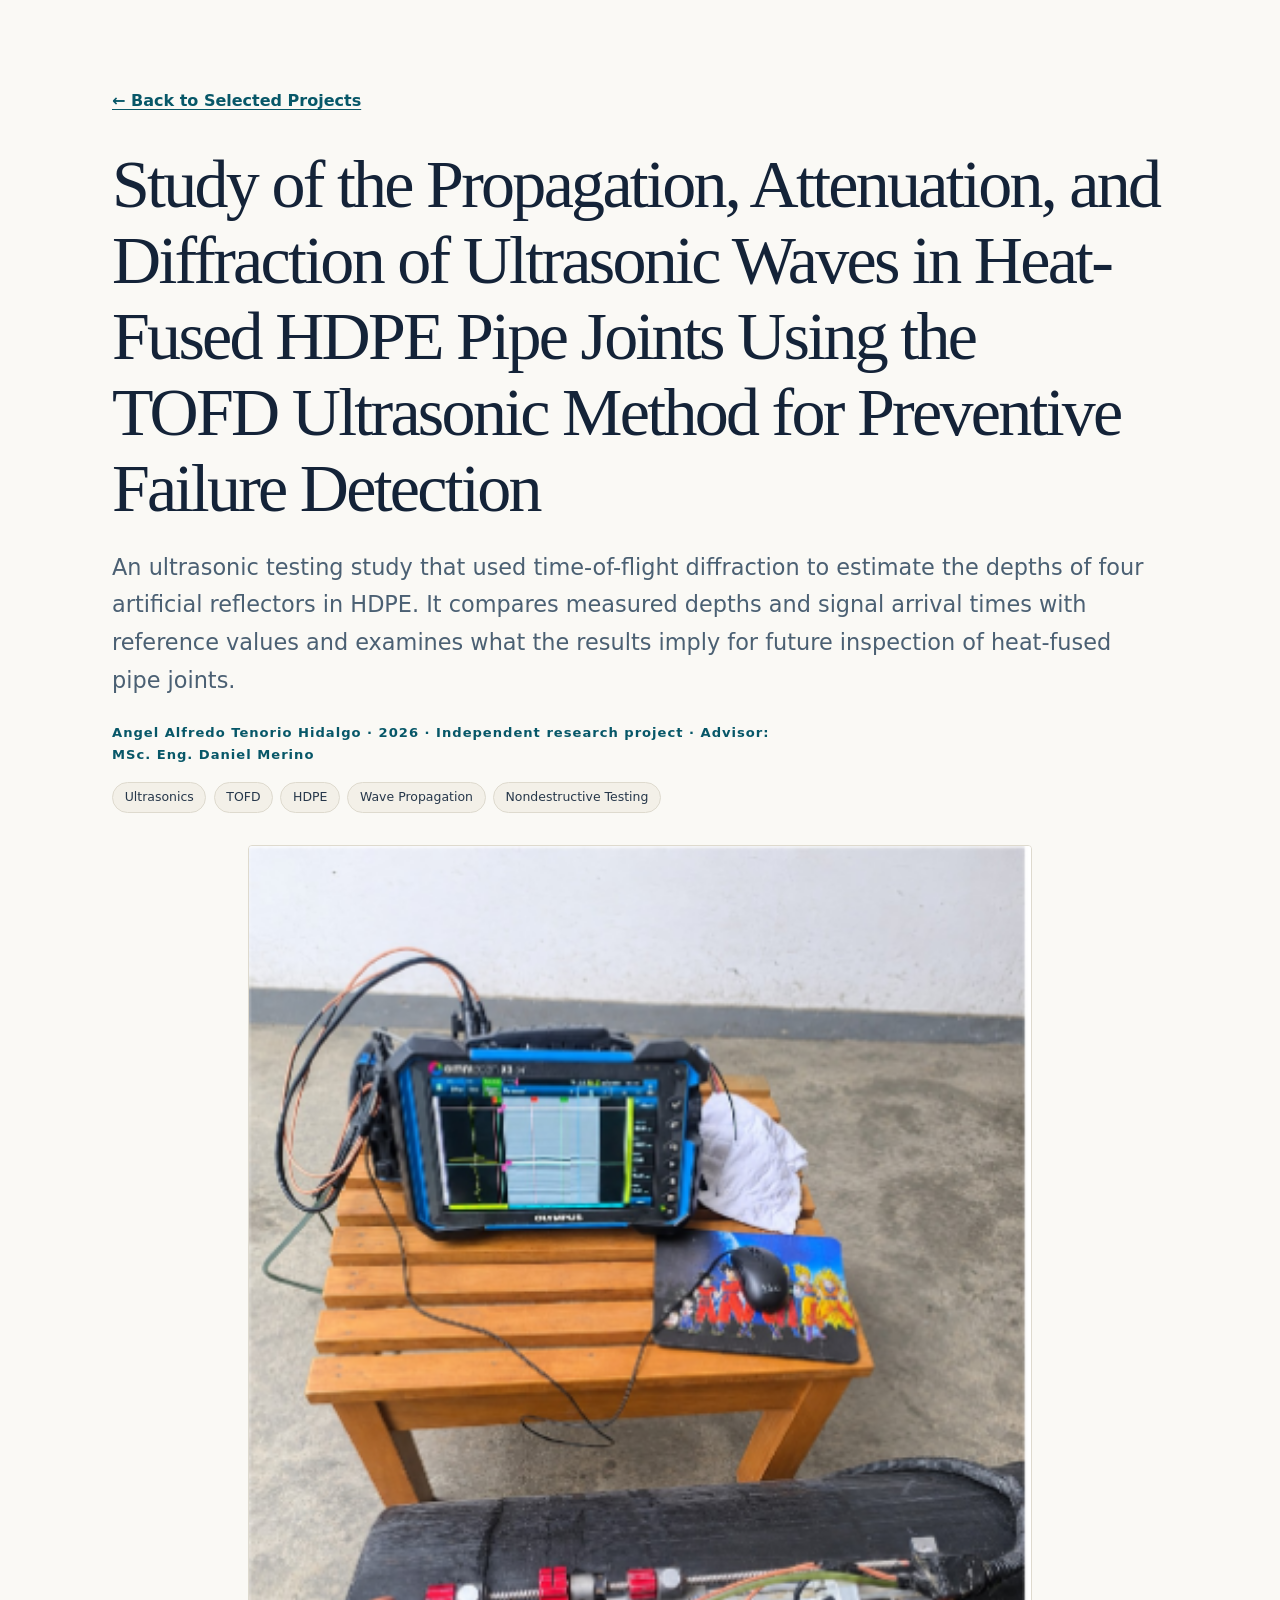
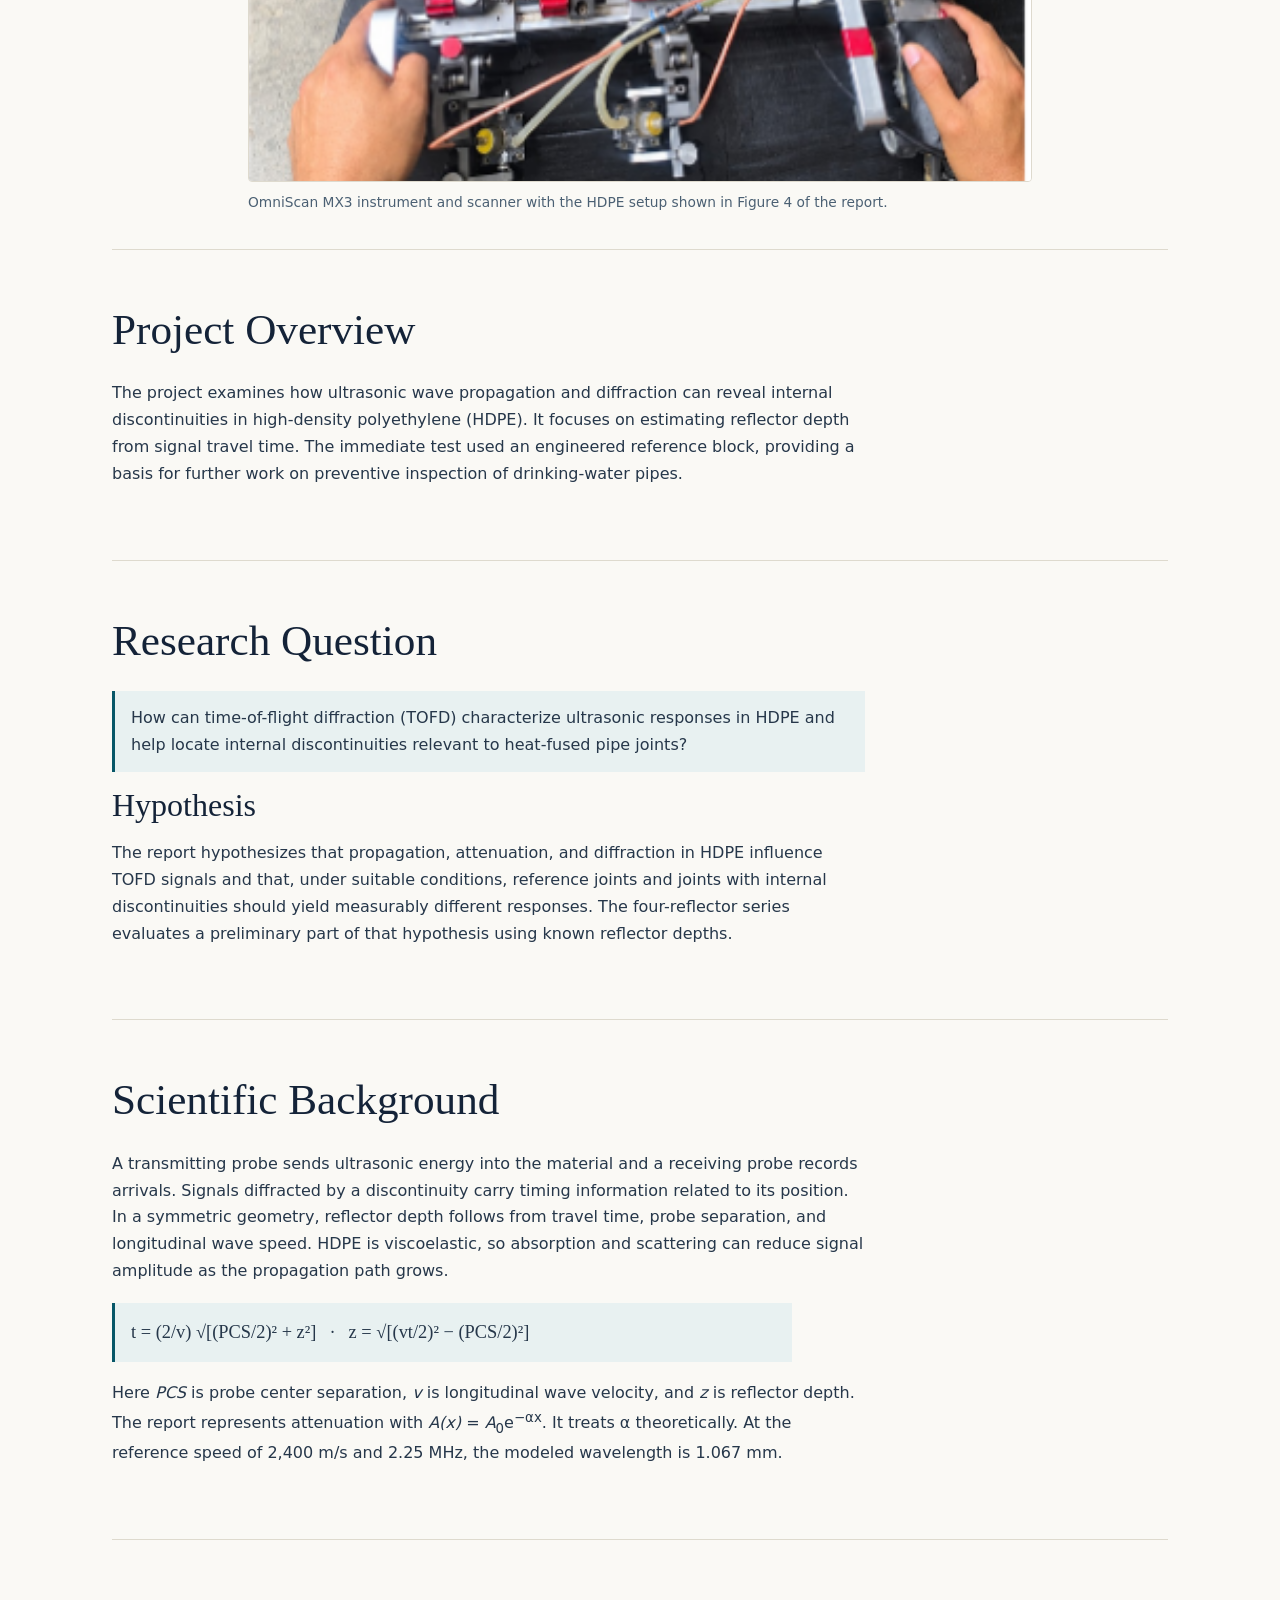
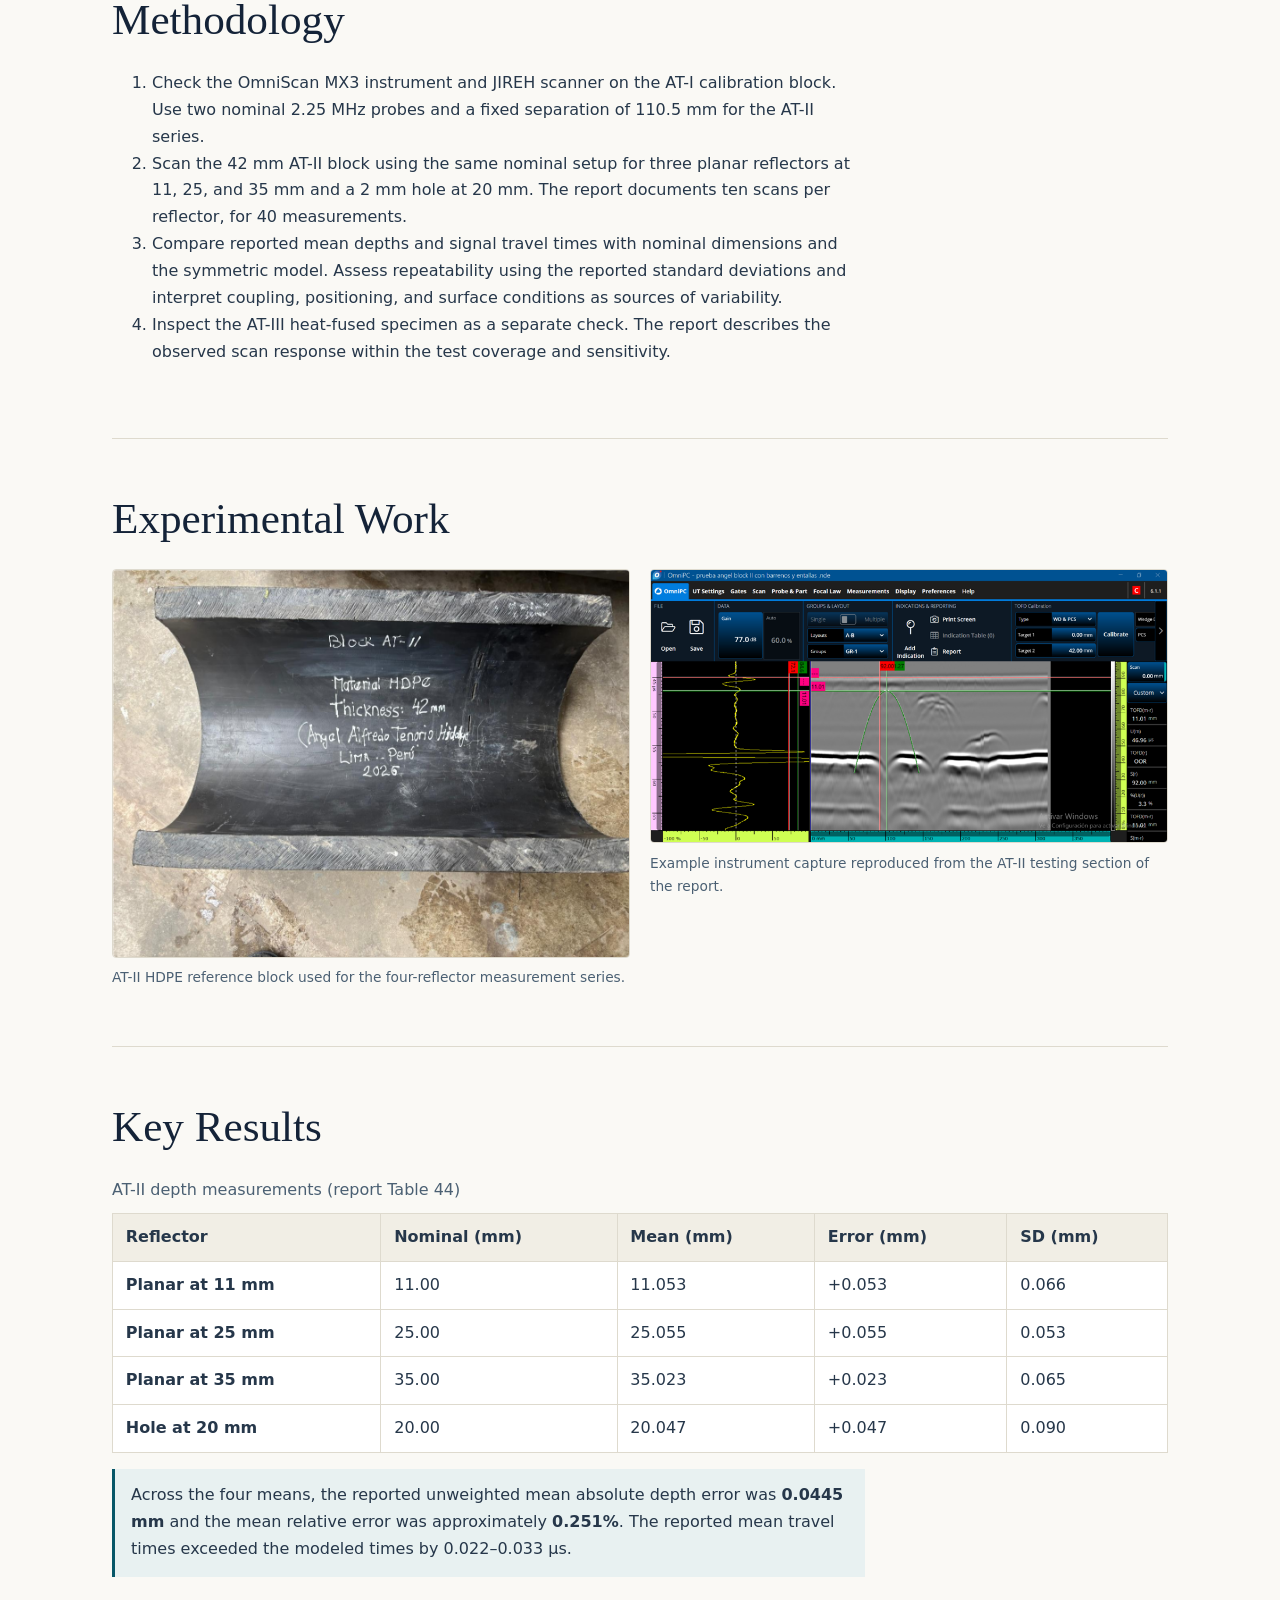
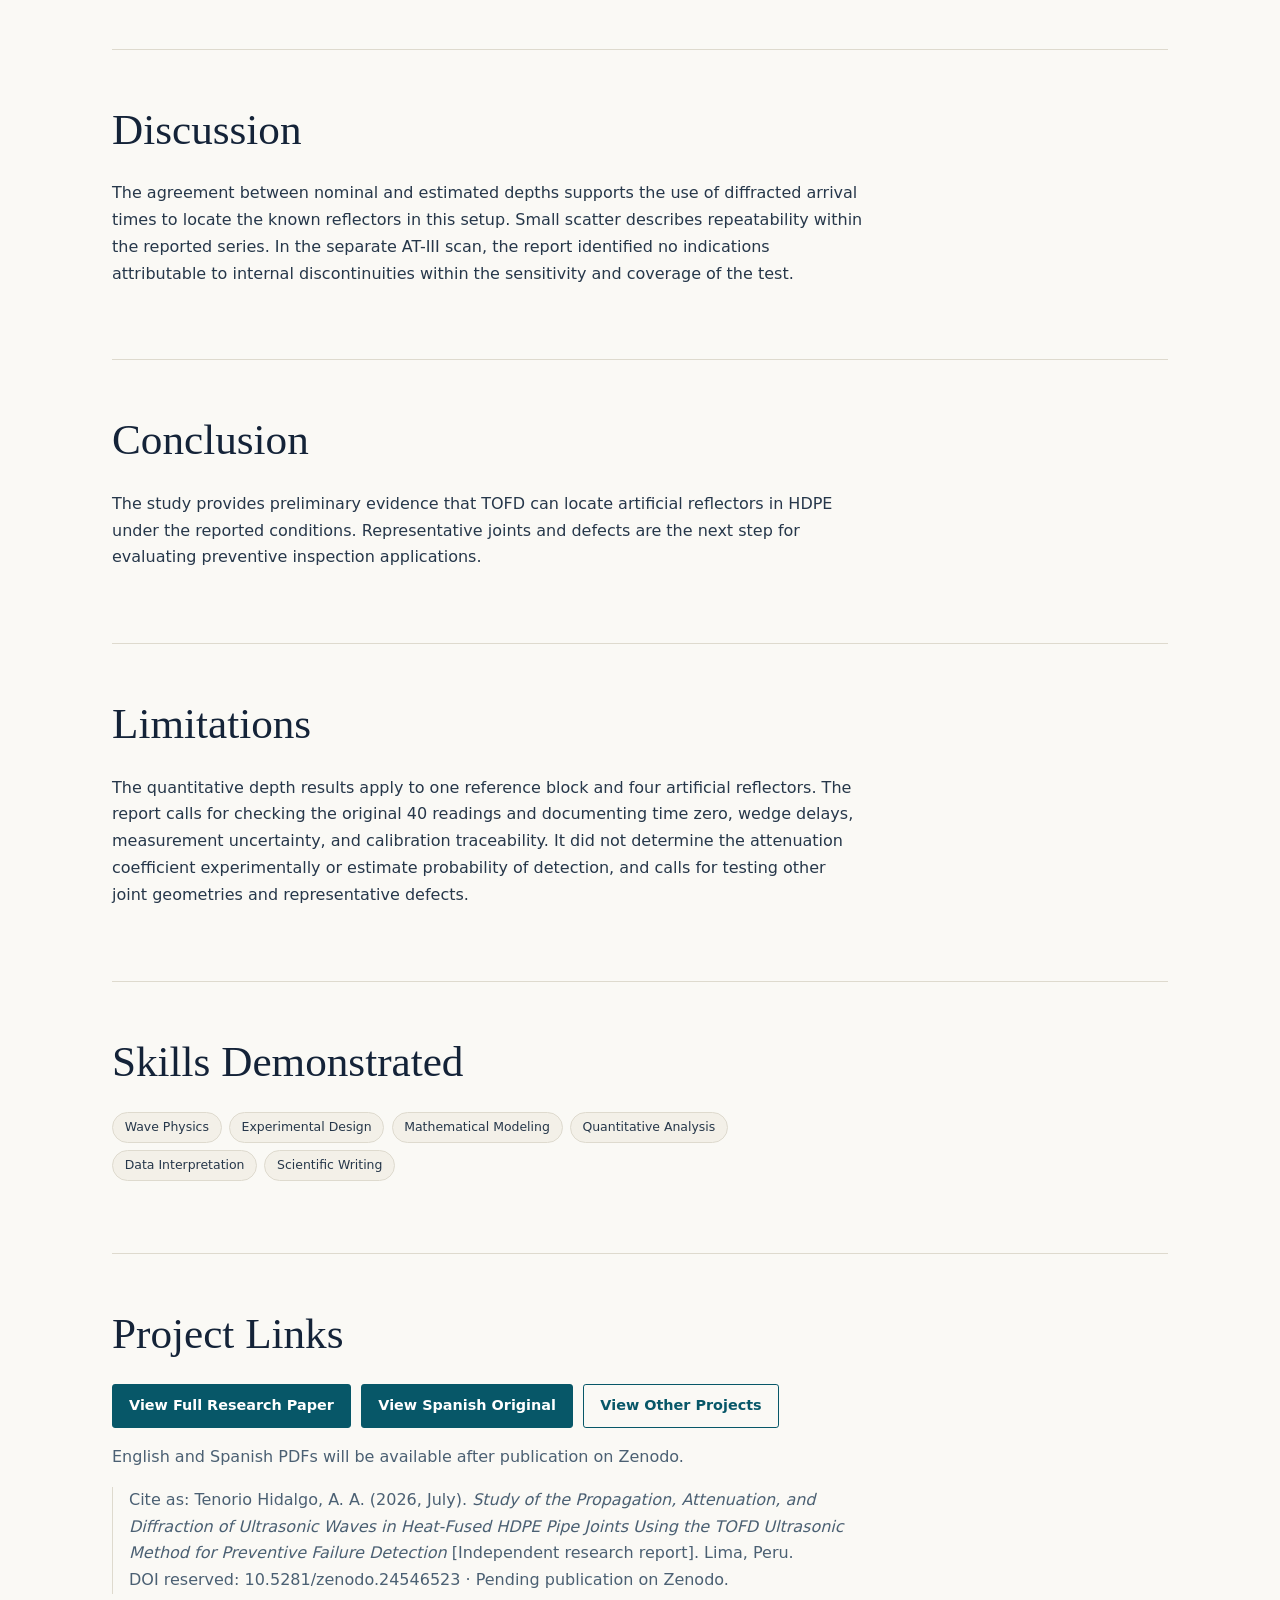
==== commit c904cc47: "Add reserved Zenodo DOIs to project citations" ====
--- a/ultrasonic-waves.html
+++ b/ultrasonic-waves.html
@@ -1 +1 @@
-<!doctype html><html lang="en"><head><meta charset="utf-8"><meta name="viewport" content="width=device-width,initial-scale=1"><title>Study of the Propagation, Attenuation, and Diffraction of Ultrasonic Waves in Heat-Fused HDPE Pipe Joints Using the TOFD Ultrasonic Method for Preventive Failure Detection</title><link rel="stylesheet" href="style.css"></head><body><main><header class="project-header"><a class="back" href="index.html#selected-projects">← Back to Selected Projects</a><h1>Study of the Propagation, Attenuation, and Diffraction of Ultrasonic Waves in Heat-Fused HDPE Pipe Joints Using the TOFD Ultrasonic Method for Preventive Failure Detection</h1><p class="dek">An ultrasonic testing study that used time-of-flight diffraction to estimate the depths of four artificial reflectors in HDPE. It compares measured depths and signal arrival times with reference values and examines what the results imply for future inspection of heat-fused pipe joints.</p><p class="meta">Angel Alfredo Tenorio Hidalgo · 2026 · Independent research project · Advisor: MSc. Eng. Daniel Merino</p><ul class="tags"><li>Ultrasonics</li><li>TOFD</li><li>HDPE</li><li>Wave Propagation</li><li>Nondestructive Testing</li></ul><figure><a href="tofd-setup.png"><img src="tofd-setup.png" alt="OmniScan MX3 instrument and scanner with the HDPE setup shown in Figure 4 of the report."></a><figcaption>OmniScan MX3 instrument and scanner with the HDPE setup shown in Figure 4 of the report.</figcaption></figure></header><section class="project-section"><h2>Project Overview</h2><p>The project examines how ultrasonic wave propagation and diffraction can reveal internal discontinuities in high-density polyethylene (HDPE). It focuses on estimating reflector depth from signal travel time. The immediate test used an engineered reference block, providing a basis for further work on preventive inspection of drinking-water pipes.</p></section><section class="project-section"><h2>Research Question</h2><p class="callout">How can time-of-flight diffraction (TOFD) characterize ultrasonic responses in HDPE and help locate internal discontinuities relevant to heat-fused pipe joints?</p><h3>Hypothesis</h3><p>The report hypothesizes that propagation, attenuation, and diffraction in HDPE influence TOFD signals and that, under suitable conditions, reference joints and joints with internal discontinuities should yield measurably different responses. The four-reflector series evaluates a preliminary part of that hypothesis using known reflector depths.</p></section><section class="project-section"><h2>Scientific Background</h2><p>A transmitting probe sends ultrasonic energy into the material and a receiving probe records arrivals. Signals diffracted by a discontinuity carry timing information related to its position. In a symmetric geometry, reflector depth follows from travel time, probe separation, and longitudinal wave speed. HDPE is viscoelastic, so absorption and scattering can reduce signal amplitude as the propagation path grows.</p><p class="formula">t = (2/v) √[(PCS/2)² + z²] &nbsp; · &nbsp; z = √[(vt/2)² − (PCS/2)²]</p><p>Here <var>PCS</var> is probe center separation, <var>v</var> is longitudinal wave velocity, and <var>z</var> is reflector depth. The report represents attenuation with <var>A(x)</var> = <var>A</var><sub>0</sub>e<sup>−αx</sup>. It treats α theoretically. At the reference speed of 2,400 m/s and 2.25 MHz, the modeled wavelength is 1.067 mm.</p></section><section class="project-section"><h2>Methodology</h2><ol><li>Check the OmniScan MX3 instrument and JIREH scanner on the AT-I calibration block. Use two nominal 2.25 MHz probes and a fixed separation of 110.5 mm for the AT-II series.</li><li>Scan the 42 mm AT-II block using the same nominal setup for three planar reflectors at 11, 25, and 35 mm and a 2 mm hole at 20 mm. The report documents ten scans per reflector, for 40 measurements.</li><li>Compare reported mean depths and signal travel times with nominal dimensions and the symmetric model. Assess repeatability using the reported standard deviations and interpret coupling, positioning, and surface conditions as sources of variability.</li><li>Inspect the AT-III heat-fused specimen as a separate check. The report describes the observed scan response within the test coverage and sensitivity.</li></ol></section><section class="project-section"><h2>Experimental Work</h2><div class="gallery"><figure><a href="at-ii-block.png"><img src="at-ii-block.png" alt="AT-II HDPE reference block used for the four-reflector measurement series."></a><figcaption>AT-II HDPE reference block used for the four-reflector measurement series.</figcaption></figure><figure><a href="at-ii-scan.png"><img src="at-ii-scan.png" alt="Example instrument capture reproduced from the AT-II testing section of the report."></a><figcaption>Example instrument capture reproduced from the AT-II testing section of the report.</figcaption></figure></div></section><section class="project-section"><h2>Key Results</h2><div class="table-wrap" tabindex="0" role="region" aria-label="AT-II depth measurements (report Table 44)"><table><caption>AT-II depth measurements (report Table 44)</caption><thead><tr><th scope="col">Reflector</th><th scope="col">Nominal (mm)</th><th scope="col">Mean (mm)</th><th scope="col">Error (mm)</th><th scope="col">SD (mm)</th></tr></thead><tbody><tr><th scope="row">Planar at 11 mm</th><td>11.00</td><td>11.053</td><td>+0.053</td><td>0.066</td></tr><tr><th scope="row">Planar at 25 mm</th><td>25.00</td><td>25.055</td><td>+0.055</td><td>0.053</td></tr><tr><th scope="row">Planar at 35 mm</th><td>35.00</td><td>35.023</td><td>+0.023</td><td>0.065</td></tr><tr><th scope="row">Hole at 20 mm</th><td>20.00</td><td>20.047</td><td>+0.047</td><td>0.090</td></tr></tbody></table></div><p class="callout">Across the four means, the reported unweighted mean absolute depth error was <strong>0.0445 mm</strong> and the mean relative error was approximately <strong>0.251%</strong>. The reported mean travel times exceeded the modeled times by 0.022–0.033 μs.</p></section><section class="project-section"><h2>Discussion</h2><p>The agreement between nominal and estimated depths supports the use of diffracted arrival times to locate the known reflectors in this setup. Small scatter describes repeatability within the reported series. In the separate AT-III scan, the report identified no indications attributable to internal discontinuities within the sensitivity and coverage of the test.</p></section><section class="project-section"><h2>Conclusion</h2><p>The study provides preliminary evidence that TOFD can locate artificial reflectors in HDPE under the reported conditions. Representative joints and defects are the next step for evaluating preventive inspection applications.</p></section><section class="project-section"><h2>Limitations</h2><p>The quantitative depth results apply to one reference block and four artificial reflectors. The report calls for checking the original 40 readings and documenting time zero, wedge delays, measurement uncertainty, and calibration traceability. It did not determine the attenuation coefficient experimentally or estimate probability of detection, and calls for testing other joint geometries and representative defects.</p></section><section class="project-section"><h2>Skills Demonstrated</h2><ul class="tags"><li>Wave Physics</li><li>Experimental Design</li><li>Mathematical Modeling</li><li>Quantitative Analysis</li><li>Data Interpretation</li><li>Scientific Writing</li></ul></section><section class="project-section"><h2>Project Links</h2><div class="project-link-buttons"><button type="button" disabled>View Full Research Paper</button><button type="button" disabled>View Spanish Original</button><a href="index.html#selected-projects">View Other Projects</a></div><p class="pending">English and Spanish PDFs will be available after publication on Zenodo.</p><p class="citation">Cite as: Tenorio Hidalgo, A. A. (2026, July). <cite>Study of the Propagation, Attenuation, and Diffraction of Ultrasonic Waves in Heat-Fused HDPE Pipe Joints Using the TOFD Ultrasonic Method for Preventive Failure Detection</cite> [Independent research report]. Lima, Peru.</p></section></main></body></html>+<!doctype html><html lang="en"><head><meta charset="utf-8"><meta name="viewport" content="width=device-width,initial-scale=1"><title>Study of the Propagation, Attenuation, and Diffraction of Ultrasonic Waves in Heat-Fused HDPE Pipe Joints Using the TOFD Ultrasonic Method for Preventive Failure Detection</title><link rel="stylesheet" href="style.css"></head><body><main><header class="project-header"><a class="back" href="index.html#selected-projects">← Back to Selected Projects</a><h1>Study of the Propagation, Attenuation, and Diffraction of Ultrasonic Waves in Heat-Fused HDPE Pipe Joints Using the TOFD Ultrasonic Method for Preventive Failure Detection</h1><p class="dek">An ultrasonic testing study that used time-of-flight diffraction to estimate the depths of four artificial reflectors in HDPE. It compares measured depths and signal arrival times with reference values and examines what the results imply for future inspection of heat-fused pipe joints.</p><p class="meta">Angel Alfredo Tenorio Hidalgo · 2026 · Independent research project · Advisor: MSc. Eng. Daniel Merino</p><ul class="tags"><li>Ultrasonics</li><li>TOFD</li><li>HDPE</li><li>Wave Propagation</li><li>Nondestructive Testing</li></ul><figure><a href="tofd-setup.png"><img src="tofd-setup.png" alt="OmniScan MX3 instrument and scanner with the HDPE setup shown in Figure 4 of the report."></a><figcaption>OmniScan MX3 instrument and scanner with the HDPE setup shown in Figure 4 of the report.</figcaption></figure></header><section class="project-section"><h2>Project Overview</h2><p>The project examines how ultrasonic wave propagation and diffraction can reveal internal discontinuities in high-density polyethylene (HDPE). It focuses on estimating reflector depth from signal travel time. The immediate test used an engineered reference block, providing a basis for further work on preventive inspection of drinking-water pipes.</p></section><section class="project-section"><h2>Research Question</h2><p class="callout">How can time-of-flight diffraction (TOFD) characterize ultrasonic responses in HDPE and help locate internal discontinuities relevant to heat-fused pipe joints?</p><h3>Hypothesis</h3><p>The report hypothesizes that propagation, attenuation, and diffraction in HDPE influence TOFD signals and that, under suitable conditions, reference joints and joints with internal discontinuities should yield measurably different responses. The four-reflector series evaluates a preliminary part of that hypothesis using known reflector depths.</p></section><section class="project-section"><h2>Scientific Background</h2><p>A transmitting probe sends ultrasonic energy into the material and a receiving probe records arrivals. Signals diffracted by a discontinuity carry timing information related to its position. In a symmetric geometry, reflector depth follows from travel time, probe separation, and longitudinal wave speed. HDPE is viscoelastic, so absorption and scattering can reduce signal amplitude as the propagation path grows.</p><p class="formula">t = (2/v) √[(PCS/2)² + z²] &nbsp; · &nbsp; z = √[(vt/2)² − (PCS/2)²]</p><p>Here <var>PCS</var> is probe center separation, <var>v</var> is longitudinal wave velocity, and <var>z</var> is reflector depth. The report represents attenuation with <var>A(x)</var> = <var>A</var><sub>0</sub>e<sup>−αx</sup>. It treats α theoretically. At the reference speed of 2,400 m/s and 2.25 MHz, the modeled wavelength is 1.067 mm.</p></section><section class="project-section"><h2>Methodology</h2><ol><li>Check the OmniScan MX3 instrument and JIREH scanner on the AT-I calibration block. Use two nominal 2.25 MHz probes and a fixed separation of 110.5 mm for the AT-II series.</li><li>Scan the 42 mm AT-II block using the same nominal setup for three planar reflectors at 11, 25, and 35 mm and a 2 mm hole at 20 mm. The report documents ten scans per reflector, for 40 measurements.</li><li>Compare reported mean depths and signal travel times with nominal dimensions and the symmetric model. Assess repeatability using the reported standard deviations and interpret coupling, positioning, and surface conditions as sources of variability.</li><li>Inspect the AT-III heat-fused specimen as a separate check. The report describes the observed scan response within the test coverage and sensitivity.</li></ol></section><section class="project-section"><h2>Experimental Work</h2><div class="gallery"><figure><a href="at-ii-block.png"><img src="at-ii-block.png" alt="AT-II HDPE reference block used for the four-reflector measurement series."></a><figcaption>AT-II HDPE reference block used for the four-reflector measurement series.</figcaption></figure><figure><a href="at-ii-scan.png"><img src="at-ii-scan.png" alt="Example instrument capture reproduced from the AT-II testing section of the report."></a><figcaption>Example instrument capture reproduced from the AT-II testing section of the report.</figcaption></figure></div></section><section class="project-section"><h2>Key Results</h2><div class="table-wrap" tabindex="0" role="region" aria-label="AT-II depth measurements (report Table 44)"><table><caption>AT-II depth measurements (report Table 44)</caption><thead><tr><th scope="col">Reflector</th><th scope="col">Nominal (mm)</th><th scope="col">Mean (mm)</th><th scope="col">Error (mm)</th><th scope="col">SD (mm)</th></tr></thead><tbody><tr><th scope="row">Planar at 11 mm</th><td>11.00</td><td>11.053</td><td>+0.053</td><td>0.066</td></tr><tr><th scope="row">Planar at 25 mm</th><td>25.00</td><td>25.055</td><td>+0.055</td><td>0.053</td></tr><tr><th scope="row">Planar at 35 mm</th><td>35.00</td><td>35.023</td><td>+0.023</td><td>0.065</td></tr><tr><th scope="row">Hole at 20 mm</th><td>20.00</td><td>20.047</td><td>+0.047</td><td>0.090</td></tr></tbody></table></div><p class="callout">Across the four means, the reported unweighted mean absolute depth error was <strong>0.0445 mm</strong> and the mean relative error was approximately <strong>0.251%</strong>. The reported mean travel times exceeded the modeled times by 0.022–0.033 μs.</p></section><section class="project-section"><h2>Discussion</h2><p>The agreement between nominal and estimated depths supports the use of diffracted arrival times to locate the known reflectors in this setup. Small scatter describes repeatability within the reported series. In the separate AT-III scan, the report identified no indications attributable to internal discontinuities within the sensitivity and coverage of the test.</p></section><section class="project-section"><h2>Conclusion</h2><p>The study provides preliminary evidence that TOFD can locate artificial reflectors in HDPE under the reported conditions. Representative joints and defects are the next step for evaluating preventive inspection applications.</p></section><section class="project-section"><h2>Limitations</h2><p>The quantitative depth results apply to one reference block and four artificial reflectors. The report calls for checking the original 40 readings and documenting time zero, wedge delays, measurement uncertainty, and calibration traceability. It did not determine the attenuation coefficient experimentally or estimate probability of detection, and calls for testing other joint geometries and representative defects.</p></section><section class="project-section"><h2>Skills Demonstrated</h2><ul class="tags"><li>Wave Physics</li><li>Experimental Design</li><li>Mathematical Modeling</li><li>Quantitative Analysis</li><li>Data Interpretation</li><li>Scientific Writing</li></ul></section><section class="project-section"><h2>Project Links</h2><div class="project-link-buttons"><button type="button" disabled data-public-url="https://zenodo.org/records/24546523/files/Ultrasonic_Waves_EN.pdf">View Full Research Paper</button><button type="button" disabled data-public-url="https://zenodo.org/records/24546523/files/Ultrasonic_Waves_ES.pdf">View Spanish Original</button><a href="index.html#selected-projects">View Other Projects</a></div><p class="pending">English and Spanish PDFs will be available after publication on Zenodo.</p><p class="citation">Cite as: Tenorio Hidalgo, A. A. (2026, July). <cite>Study of the Propagation, Attenuation, and Diffraction of Ultrasonic Waves in Heat-Fused HDPE Pipe Joints Using the TOFD Ultrasonic Method for Preventive Failure Detection</cite> [Independent research report]. Lima, Peru.<br>DOI reserved: <span>10.5281/zenodo.24546523</span> · Pending publication on Zenodo.</p></section></main></body></html>
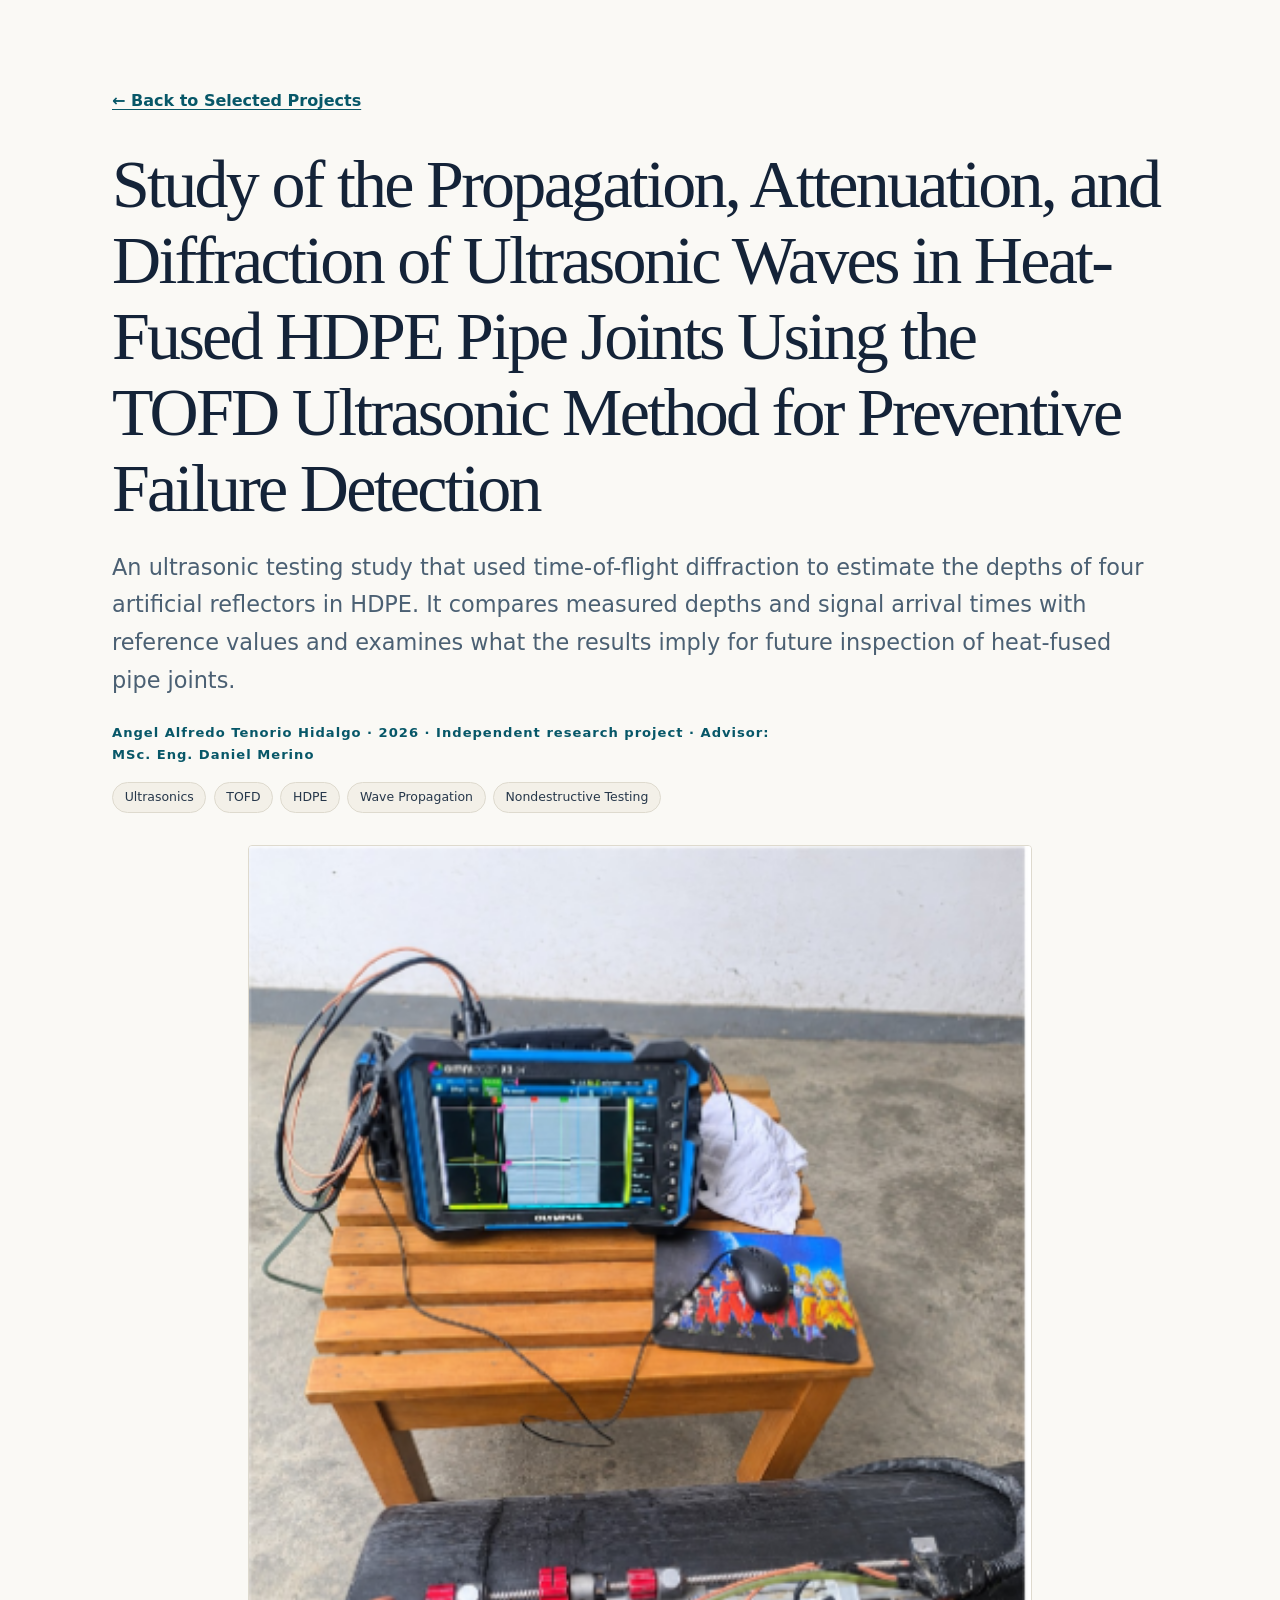
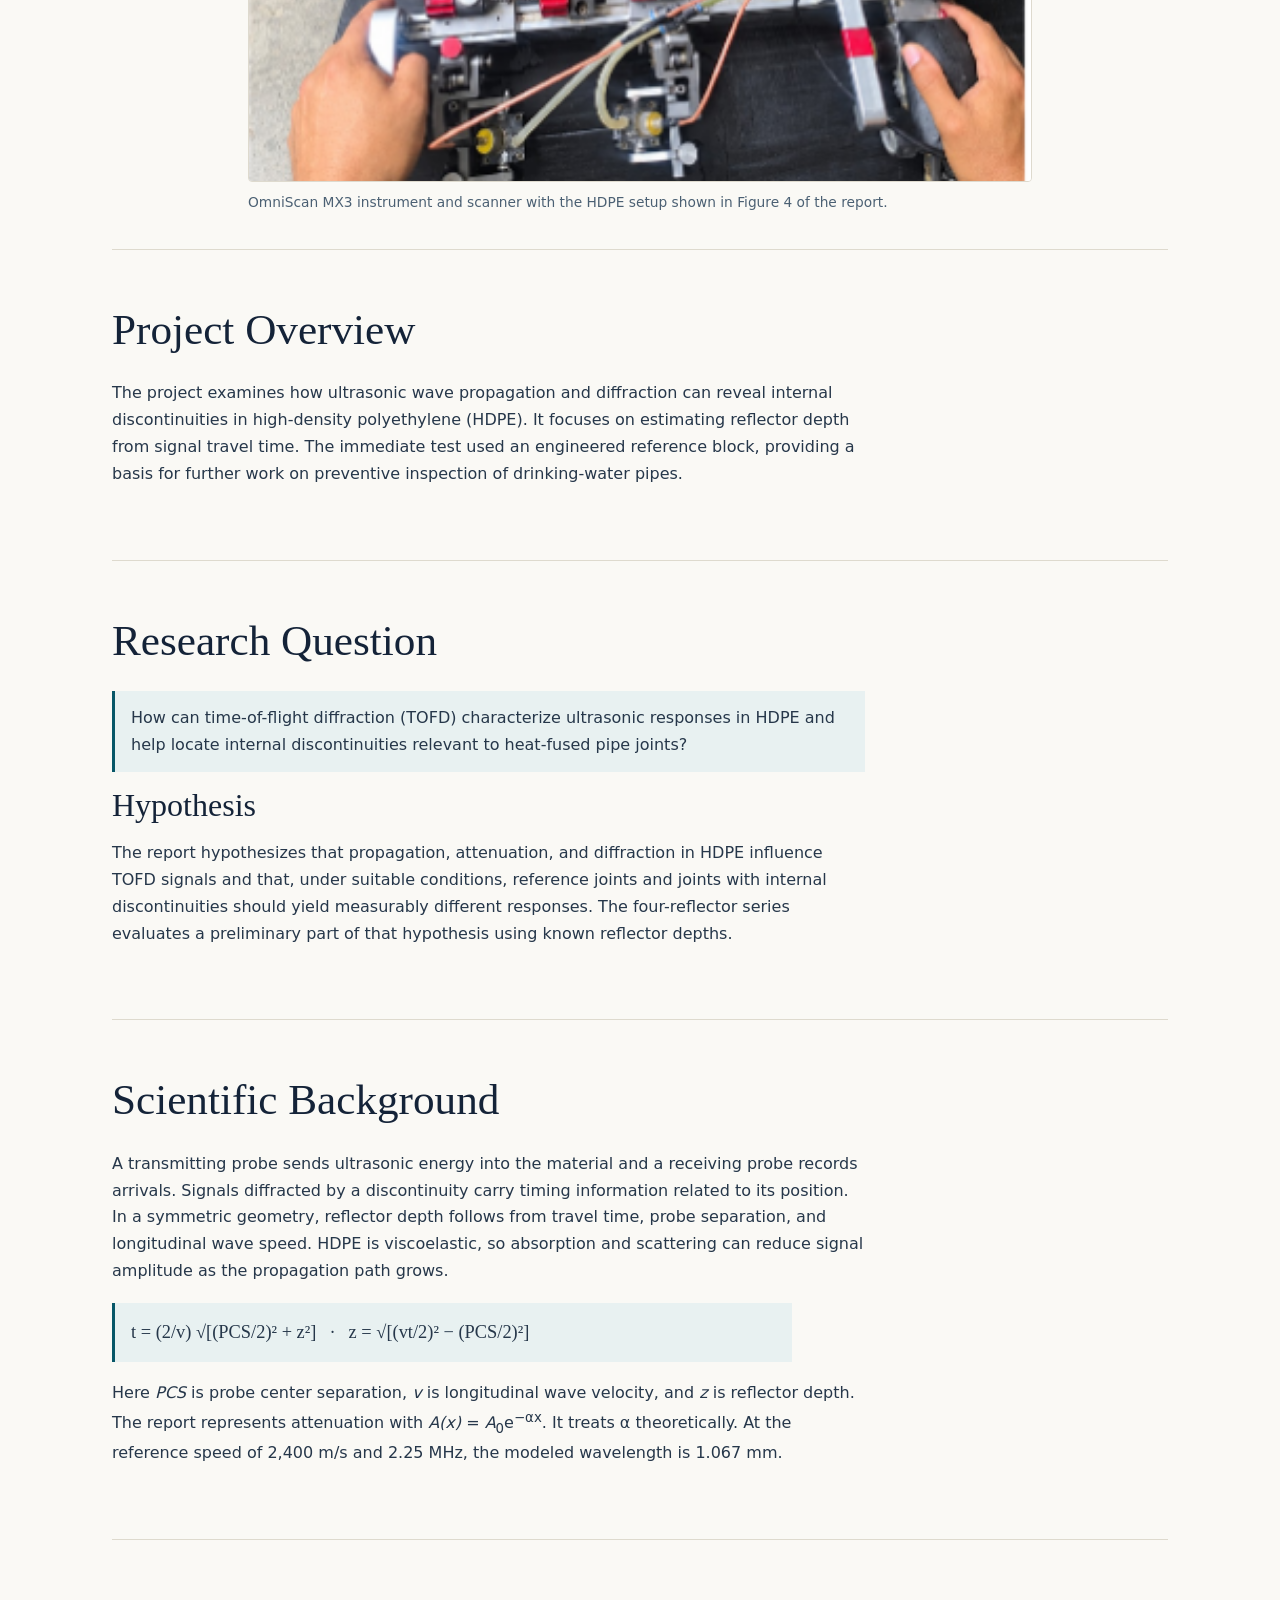
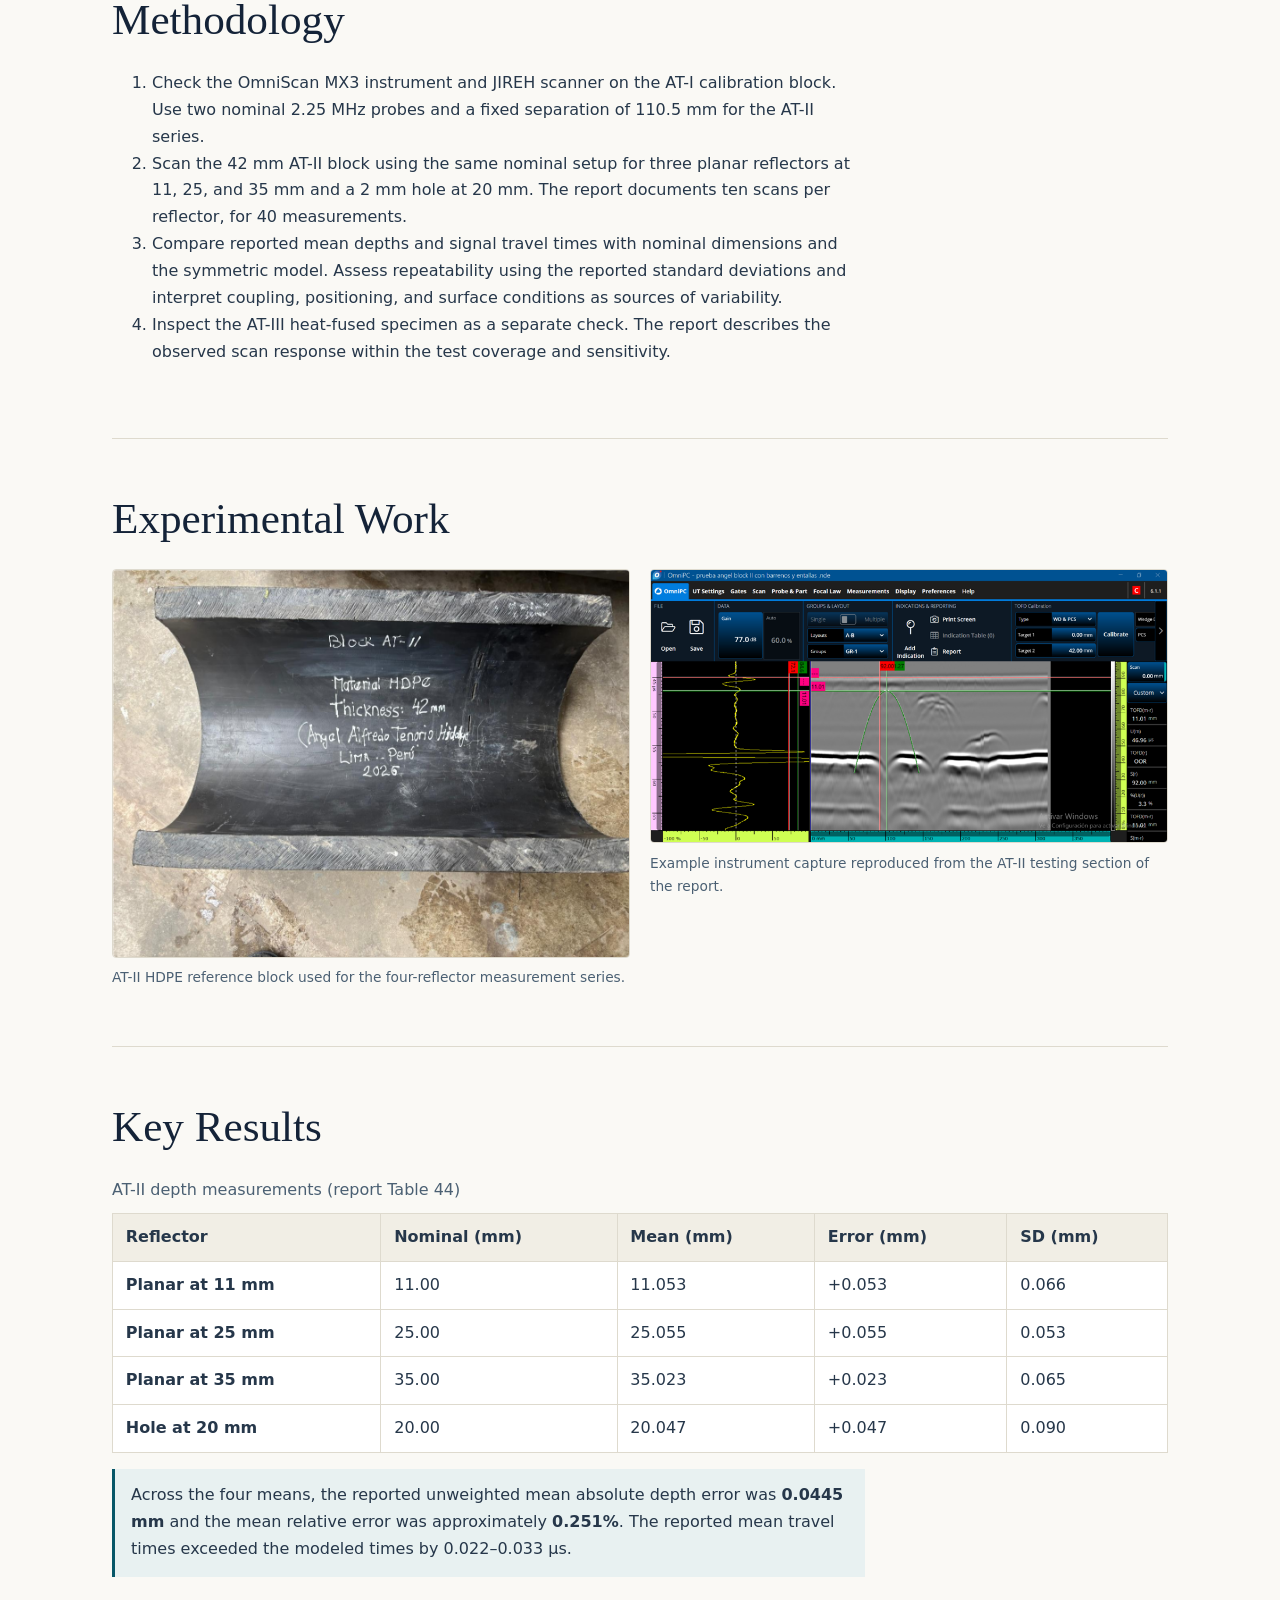
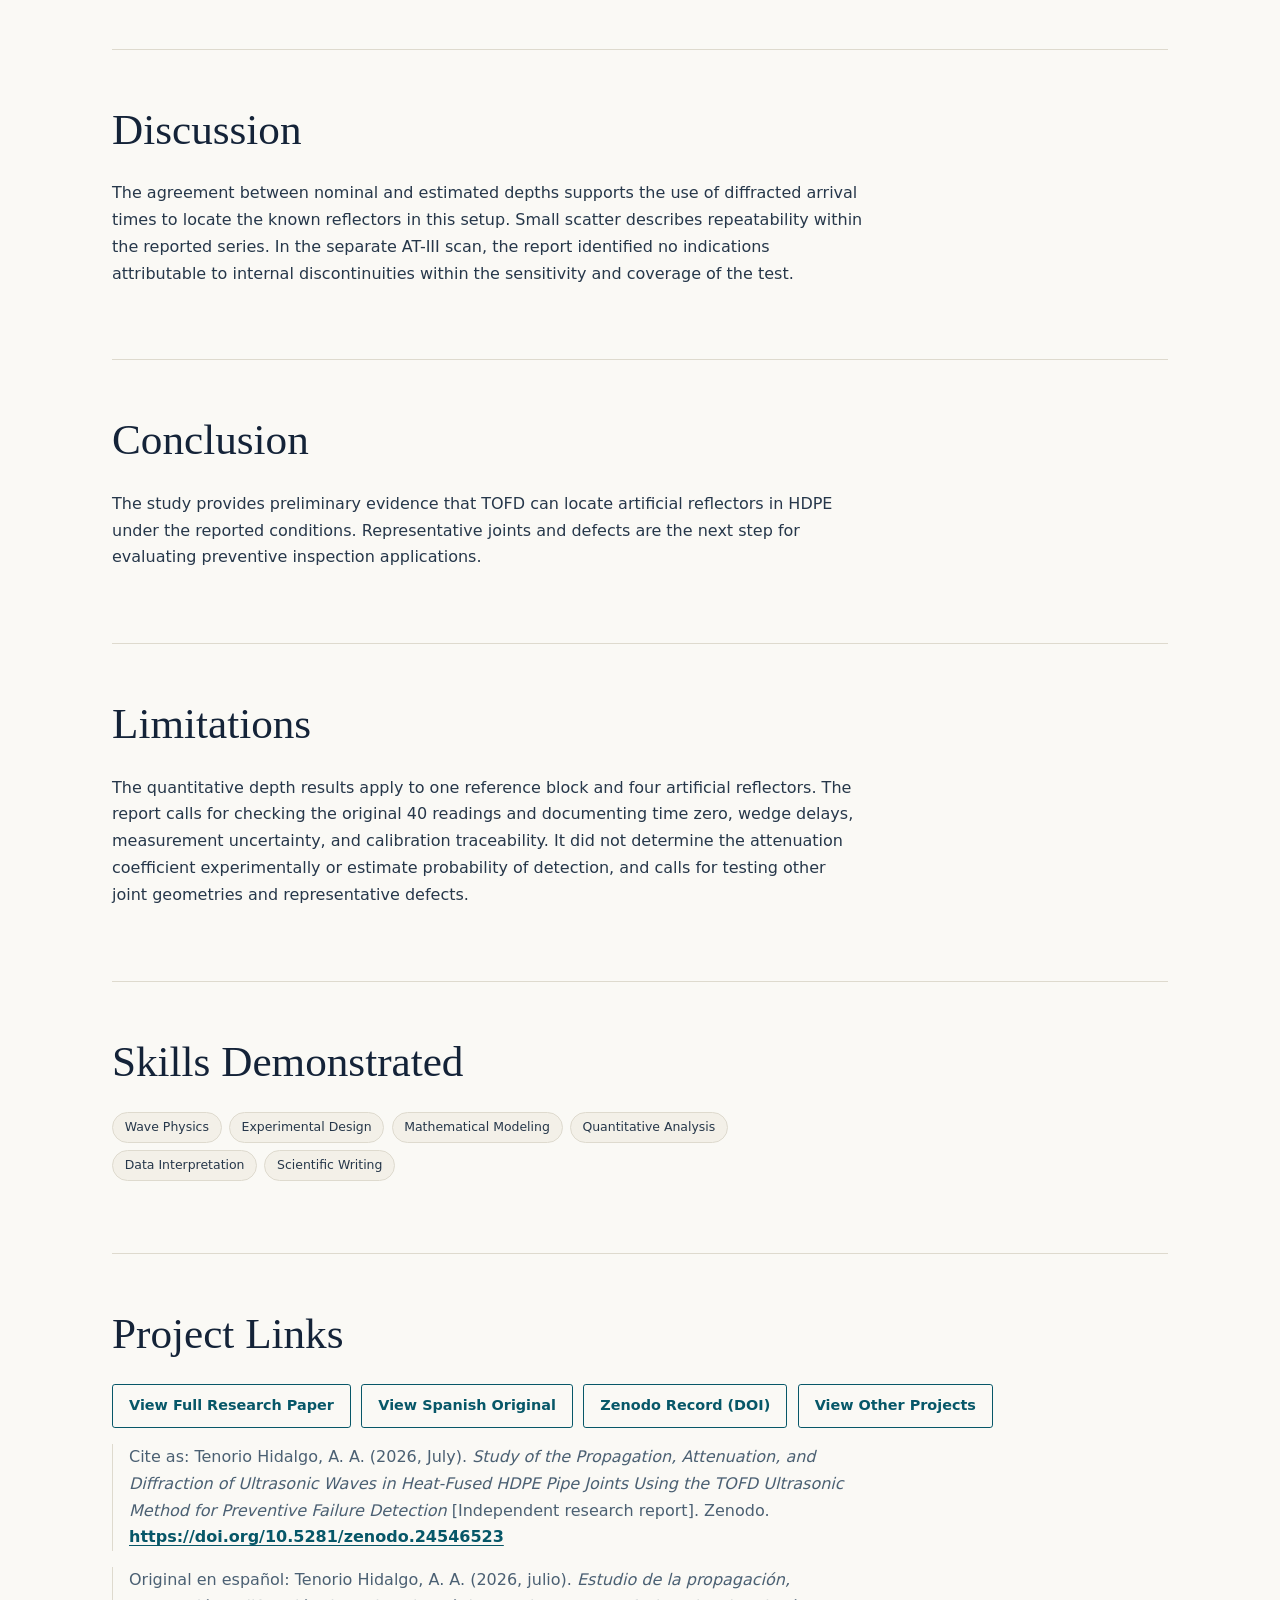
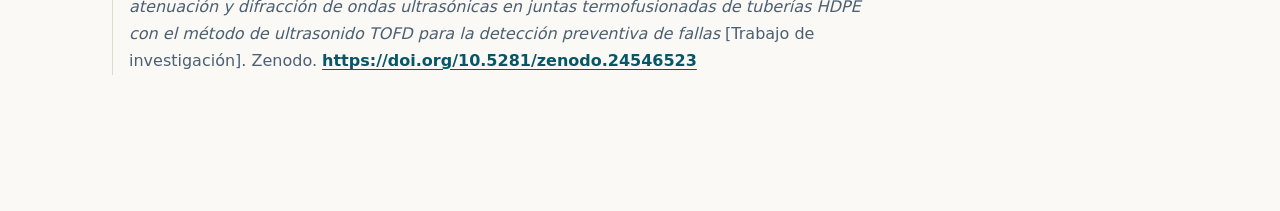
==== commit d692ffa8: "Publish ultrasonic waves report links and DOI" ====
--- a/ultrasonic-waves.html
+++ b/ultrasonic-waves.html
@@ -1 +1 @@
-<!doctype html><html lang="en"><head><meta charset="utf-8"><meta name="viewport" content="width=device-width,initial-scale=1"><title>Study of the Propagation, Attenuation, and Diffraction of Ultrasonic Waves in Heat-Fused HDPE Pipe Joints Using the TOFD Ultrasonic Method for Preventive Failure Detection</title><link rel="stylesheet" href="style.css"></head><body><main><header class="project-header"><a class="back" href="index.html#selected-projects">← Back to Selected Projects</a><h1>Study of the Propagation, Attenuation, and Diffraction of Ultrasonic Waves in Heat-Fused HDPE Pipe Joints Using the TOFD Ultrasonic Method for Preventive Failure Detection</h1><p class="dek">An ultrasonic testing study that used time-of-flight diffraction to estimate the depths of four artificial reflectors in HDPE. It compares measured depths and signal arrival times with reference values and examines what the results imply for future inspection of heat-fused pipe joints.</p><p class="meta">Angel Alfredo Tenorio Hidalgo · 2026 · Independent research project · Advisor: MSc. Eng. Daniel Merino</p><ul class="tags"><li>Ultrasonics</li><li>TOFD</li><li>HDPE</li><li>Wave Propagation</li><li>Nondestructive Testing</li></ul><figure><a href="tofd-setup.png"><img src="tofd-setup.png" alt="OmniScan MX3 instrument and scanner with the HDPE setup shown in Figure 4 of the report."></a><figcaption>OmniScan MX3 instrument and scanner with the HDPE setup shown in Figure 4 of the report.</figcaption></figure></header><section class="project-section"><h2>Project Overview</h2><p>The project examines how ultrasonic wave propagation and diffraction can reveal internal discontinuities in high-density polyethylene (HDPE). It focuses on estimating reflector depth from signal travel time. The immediate test used an engineered reference block, providing a basis for further work on preventive inspection of drinking-water pipes.</p></section><section class="project-section"><h2>Research Question</h2><p class="callout">How can time-of-flight diffraction (TOFD) characterize ultrasonic responses in HDPE and help locate internal discontinuities relevant to heat-fused pipe joints?</p><h3>Hypothesis</h3><p>The report hypothesizes that propagation, attenuation, and diffraction in HDPE influence TOFD signals and that, under suitable conditions, reference joints and joints with internal discontinuities should yield measurably different responses. The four-reflector series evaluates a preliminary part of that hypothesis using known reflector depths.</p></section><section class="project-section"><h2>Scientific Background</h2><p>A transmitting probe sends ultrasonic energy into the material and a receiving probe records arrivals. Signals diffracted by a discontinuity carry timing information related to its position. In a symmetric geometry, reflector depth follows from travel time, probe separation, and longitudinal wave speed. HDPE is viscoelastic, so absorption and scattering can reduce signal amplitude as the propagation path grows.</p><p class="formula">t = (2/v) √[(PCS/2)² + z²] &nbsp; · &nbsp; z = √[(vt/2)² − (PCS/2)²]</p><p>Here <var>PCS</var> is probe center separation, <var>v</var> is longitudinal wave velocity, and <var>z</var> is reflector depth. The report represents attenuation with <var>A(x)</var> = <var>A</var><sub>0</sub>e<sup>−αx</sup>. It treats α theoretically. At the reference speed of 2,400 m/s and 2.25 MHz, the modeled wavelength is 1.067 mm.</p></section><section class="project-section"><h2>Methodology</h2><ol><li>Check the OmniScan MX3 instrument and JIREH scanner on the AT-I calibration block. Use two nominal 2.25 MHz probes and a fixed separation of 110.5 mm for the AT-II series.</li><li>Scan the 42 mm AT-II block using the same nominal setup for three planar reflectors at 11, 25, and 35 mm and a 2 mm hole at 20 mm. The report documents ten scans per reflector, for 40 measurements.</li><li>Compare reported mean depths and signal travel times with nominal dimensions and the symmetric model. Assess repeatability using the reported standard deviations and interpret coupling, positioning, and surface conditions as sources of variability.</li><li>Inspect the AT-III heat-fused specimen as a separate check. The report describes the observed scan response within the test coverage and sensitivity.</li></ol></section><section class="project-section"><h2>Experimental Work</h2><div class="gallery"><figure><a href="at-ii-block.png"><img src="at-ii-block.png" alt="AT-II HDPE reference block used for the four-reflector measurement series."></a><figcaption>AT-II HDPE reference block used for the four-reflector measurement series.</figcaption></figure><figure><a href="at-ii-scan.png"><img src="at-ii-scan.png" alt="Example instrument capture reproduced from the AT-II testing section of the report."></a><figcaption>Example instrument capture reproduced from the AT-II testing section of the report.</figcaption></figure></div></section><section class="project-section"><h2>Key Results</h2><div class="table-wrap" tabindex="0" role="region" aria-label="AT-II depth measurements (report Table 44)"><table><caption>AT-II depth measurements (report Table 44)</caption><thead><tr><th scope="col">Reflector</th><th scope="col">Nominal (mm)</th><th scope="col">Mean (mm)</th><th scope="col">Error (mm)</th><th scope="col">SD (mm)</th></tr></thead><tbody><tr><th scope="row">Planar at 11 mm</th><td>11.00</td><td>11.053</td><td>+0.053</td><td>0.066</td></tr><tr><th scope="row">Planar at 25 mm</th><td>25.00</td><td>25.055</td><td>+0.055</td><td>0.053</td></tr><tr><th scope="row">Planar at 35 mm</th><td>35.00</td><td>35.023</td><td>+0.023</td><td>0.065</td></tr><tr><th scope="row">Hole at 20 mm</th><td>20.00</td><td>20.047</td><td>+0.047</td><td>0.090</td></tr></tbody></table></div><p class="callout">Across the four means, the reported unweighted mean absolute depth error was <strong>0.0445 mm</strong> and the mean relative error was approximately <strong>0.251%</strong>. The reported mean travel times exceeded the modeled times by 0.022–0.033 μs.</p></section><section class="project-section"><h2>Discussion</h2><p>The agreement between nominal and estimated depths supports the use of diffracted arrival times to locate the known reflectors in this setup. Small scatter describes repeatability within the reported series. In the separate AT-III scan, the report identified no indications attributable to internal discontinuities within the sensitivity and coverage of the test.</p></section><section class="project-section"><h2>Conclusion</h2><p>The study provides preliminary evidence that TOFD can locate artificial reflectors in HDPE under the reported conditions. Representative joints and defects are the next step for evaluating preventive inspection applications.</p></section><section class="project-section"><h2>Limitations</h2><p>The quantitative depth results apply to one reference block and four artificial reflectors. The report calls for checking the original 40 readings and documenting time zero, wedge delays, measurement uncertainty, and calibration traceability. It did not determine the attenuation coefficient experimentally or estimate probability of detection, and calls for testing other joint geometries and representative defects.</p></section><section class="project-section"><h2>Skills Demonstrated</h2><ul class="tags"><li>Wave Physics</li><li>Experimental Design</li><li>Mathematical Modeling</li><li>Quantitative Analysis</li><li>Data Interpretation</li><li>Scientific Writing</li></ul></section><section class="project-section"><h2>Project Links</h2><div class="project-link-buttons"><button type="button" disabled data-public-url="https://zenodo.org/records/24546523/files/Ultrasonic_Waves_EN.pdf">View Full Research Paper</button><button type="button" disabled data-public-url="https://zenodo.org/records/24546523/files/Ultrasonic_Waves_ES.pdf">View Spanish Original</button><a href="index.html#selected-projects">View Other Projects</a></div><p class="pending">English and Spanish PDFs will be available after publication on Zenodo.</p><p class="citation">Cite as: Tenorio Hidalgo, A. A. (2026, July). <cite>Study of the Propagation, Attenuation, and Diffraction of Ultrasonic Waves in Heat-Fused HDPE Pipe Joints Using the TOFD Ultrasonic Method for Preventive Failure Detection</cite> [Independent research report]. Lima, Peru.<br>DOI reserved: <span>10.5281/zenodo.24546523</span> · Pending publication on Zenodo.</p></section></main></body></html>+<!doctype html><html lang="en"><head><meta charset="utf-8"><meta name="viewport" content="width=device-width,initial-scale=1"><title>Study of the Propagation, Attenuation, and Diffraction of Ultrasonic Waves in Heat-Fused HDPE Pipe Joints Using the TOFD Ultrasonic Method for Preventive Failure Detection</title><link rel="stylesheet" href="style.css"></head><body><main><header class="project-header"><a class="back" href="index.html#selected-projects">← Back to Selected Projects</a><h1>Study of the Propagation, Attenuation, and Diffraction of Ultrasonic Waves in Heat-Fused HDPE Pipe Joints Using the TOFD Ultrasonic Method for Preventive Failure Detection</h1><p class="dek">An ultrasonic testing study that used time-of-flight diffraction to estimate the depths of four artificial reflectors in HDPE. It compares measured depths and signal arrival times with reference values and examines what the results imply for future inspection of heat-fused pipe joints.</p><p class="meta">Angel Alfredo Tenorio Hidalgo · 2026 · Independent research project · Advisor: MSc. Eng. Daniel Merino</p><ul class="tags"><li>Ultrasonics</li><li>TOFD</li><li>HDPE</li><li>Wave Propagation</li><li>Nondestructive Testing</li></ul><figure><a href="tofd-setup.png"><img src="tofd-setup.png" alt="OmniScan MX3 instrument and scanner with the HDPE setup shown in Figure 4 of the report."></a><figcaption>OmniScan MX3 instrument and scanner with the HDPE setup shown in Figure 4 of the report.</figcaption></figure></header><section class="project-section"><h2>Project Overview</h2><p>The project examines how ultrasonic wave propagation and diffraction can reveal internal discontinuities in high-density polyethylene (HDPE). It focuses on estimating reflector depth from signal travel time. The immediate test used an engineered reference block, providing a basis for further work on preventive inspection of drinking-water pipes.</p></section><section class="project-section"><h2>Research Question</h2><p class="callout">How can time-of-flight diffraction (TOFD) characterize ultrasonic responses in HDPE and help locate internal discontinuities relevant to heat-fused pipe joints?</p><h3>Hypothesis</h3><p>The report hypothesizes that propagation, attenuation, and diffraction in HDPE influence TOFD signals and that, under suitable conditions, reference joints and joints with internal discontinuities should yield measurably different responses. The four-reflector series evaluates a preliminary part of that hypothesis using known reflector depths.</p></section><section class="project-section"><h2>Scientific Background</h2><p>A transmitting probe sends ultrasonic energy into the material and a receiving probe records arrivals. Signals diffracted by a discontinuity carry timing information related to its position. In a symmetric geometry, reflector depth follows from travel time, probe separation, and longitudinal wave speed. HDPE is viscoelastic, so absorption and scattering can reduce signal amplitude as the propagation path grows.</p><p class="formula">t = (2/v) √[(PCS/2)² + z²] &nbsp; · &nbsp; z = √[(vt/2)² − (PCS/2)²]</p><p>Here <var>PCS</var> is probe center separation, <var>v</var> is longitudinal wave velocity, and <var>z</var> is reflector depth. The report represents attenuation with <var>A(x)</var> = <var>A</var><sub>0</sub>e<sup>−αx</sup>. It treats α theoretically. At the reference speed of 2,400 m/s and 2.25 MHz, the modeled wavelength is 1.067 mm.</p></section><section class="project-section"><h2>Methodology</h2><ol><li>Check the OmniScan MX3 instrument and JIREH scanner on the AT-I calibration block. Use two nominal 2.25 MHz probes and a fixed separation of 110.5 mm for the AT-II series.</li><li>Scan the 42 mm AT-II block using the same nominal setup for three planar reflectors at 11, 25, and 35 mm and a 2 mm hole at 20 mm. The report documents ten scans per reflector, for 40 measurements.</li><li>Compare reported mean depths and signal travel times with nominal dimensions and the symmetric model. Assess repeatability using the reported standard deviations and interpret coupling, positioning, and surface conditions as sources of variability.</li><li>Inspect the AT-III heat-fused specimen as a separate check. The report describes the observed scan response within the test coverage and sensitivity.</li></ol></section><section class="project-section"><h2>Experimental Work</h2><div class="gallery"><figure><a href="at-ii-block.png"><img src="at-ii-block.png" alt="AT-II HDPE reference block used for the four-reflector measurement series."></a><figcaption>AT-II HDPE reference block used for the four-reflector measurement series.</figcaption></figure><figure><a href="at-ii-scan.png"><img src="at-ii-scan.png" alt="Example instrument capture reproduced from the AT-II testing section of the report."></a><figcaption>Example instrument capture reproduced from the AT-II testing section of the report.</figcaption></figure></div></section><section class="project-section"><h2>Key Results</h2><div class="table-wrap" tabindex="0" role="region" aria-label="AT-II depth measurements (report Table 44)"><table><caption>AT-II depth measurements (report Table 44)</caption><thead><tr><th scope="col">Reflector</th><th scope="col">Nominal (mm)</th><th scope="col">Mean (mm)</th><th scope="col">Error (mm)</th><th scope="col">SD (mm)</th></tr></thead><tbody><tr><th scope="row">Planar at 11 mm</th><td>11.00</td><td>11.053</td><td>+0.053</td><td>0.066</td></tr><tr><th scope="row">Planar at 25 mm</th><td>25.00</td><td>25.055</td><td>+0.055</td><td>0.053</td></tr><tr><th scope="row">Planar at 35 mm</th><td>35.00</td><td>35.023</td><td>+0.023</td><td>0.065</td></tr><tr><th scope="row">Hole at 20 mm</th><td>20.00</td><td>20.047</td><td>+0.047</td><td>0.090</td></tr></tbody></table></div><p class="callout">Across the four means, the reported unweighted mean absolute depth error was <strong>0.0445 mm</strong> and the mean relative error was approximately <strong>0.251%</strong>. The reported mean travel times exceeded the modeled times by 0.022–0.033 μs.</p></section><section class="project-section"><h2>Discussion</h2><p>The agreement between nominal and estimated depths supports the use of diffracted arrival times to locate the known reflectors in this setup. Small scatter describes repeatability within the reported series. In the separate AT-III scan, the report identified no indications attributable to internal discontinuities within the sensitivity and coverage of the test.</p></section><section class="project-section"><h2>Conclusion</h2><p>The study provides preliminary evidence that TOFD can locate artificial reflectors in HDPE under the reported conditions. Representative joints and defects are the next step for evaluating preventive inspection applications.</p></section><section class="project-section"><h2>Limitations</h2><p>The quantitative depth results apply to one reference block and four artificial reflectors. The report calls for checking the original 40 readings and documenting time zero, wedge delays, measurement uncertainty, and calibration traceability. It did not determine the attenuation coefficient experimentally or estimate probability of detection, and calls for testing other joint geometries and representative defects.</p></section><section class="project-section"><h2>Skills Demonstrated</h2><ul class="tags"><li>Wave Physics</li><li>Experimental Design</li><li>Mathematical Modeling</li><li>Quantitative Analysis</li><li>Data Interpretation</li><li>Scientific Writing</li></ul></section><section class="project-section"><h2>Project Links</h2><div class="project-link-buttons"><a class="primary" href="https://zenodo.org/records/24546523/files/Ultrasonic_Waves_EN.pdf" target="_blank" rel="noopener">View Full Research Paper</a><a class="primary" href="https://zenodo.org/records/24546523/files/Ultrasonic_Waves_ES.pdf" target="_blank" rel="noopener" hreflang="es">View Spanish Original</a><a href="https://doi.org/10.5281/zenodo.24546523" target="_blank" rel="noopener">Zenodo Record (DOI)</a><a href="index.html#selected-projects">View Other Projects</a></div><p class="citation">Cite as: Tenorio Hidalgo, A. A. (2026, July). <cite>Study of the Propagation, Attenuation, and Diffraction of Ultrasonic Waves in Heat-Fused HDPE Pipe Joints Using the TOFD Ultrasonic Method for Preventive Failure Detection</cite> [Independent research report]. Zenodo. <a href="https://doi.org/10.5281/zenodo.24546523">https://doi.org/10.5281/zenodo.24546523</a></p><p class="citation" lang="es">Original en español: Tenorio Hidalgo, A. A. (2026, julio). <cite>Estudio de la propagación, atenuación y difracción de ondas ultrasónicas en juntas termofusionadas de tuberías HDPE con el método de ultrasonido TOFD para la detección preventiva de fallas</cite> [Trabajo de investigación]. Zenodo. <a href="https://doi.org/10.5281/zenodo.24546523">https://doi.org/10.5281/zenodo.24546523</a></p></section></main></body></html>
